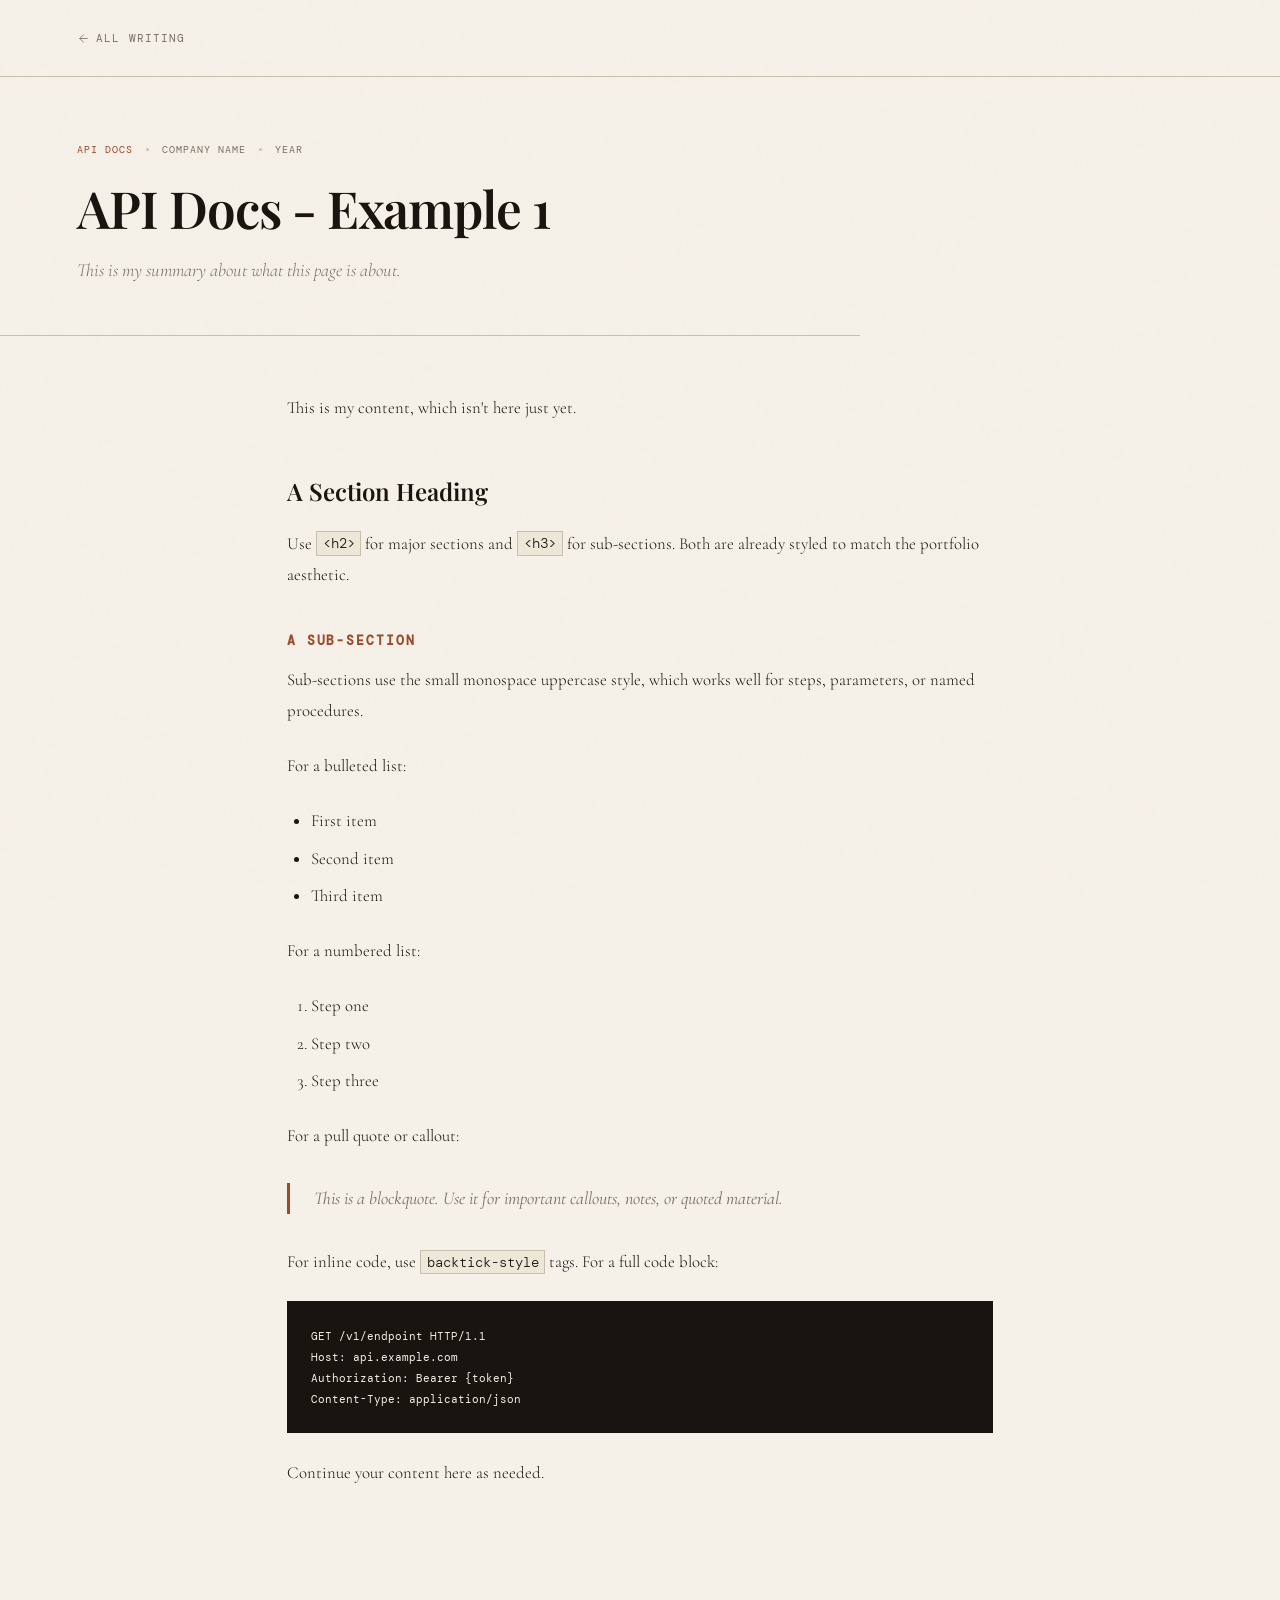
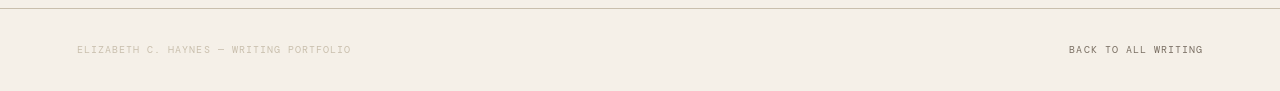
==== api-docs/example1.html @ 1796cfc1 "Update example1.html" ====
<!DOCTYPE html>
<html lang="en">
<head>
  <meta charset="UTF-8" />
  <meta name="viewport" content="width=device-width, initial-scale=1.0" />
  <title>Example API Docs</title>
  <link rel="preconnect" href="https://fonts.googleapis.com" />
  <link rel="preconnect" href="https://fonts.gstatic.com" crossorigin />
  <link href="https://fonts.googleapis.com/css2?family=Playfair+Display:ital,wght@0,400;0,600;1,400;1,600&family=Cormorant+Garamond:ital,wght@0,300;0,400;1,300;1,400&family=DM+Mono:wght@300;400&display=swap" rel="stylesheet" />
  <!-- NOTE: adjust the path below depending on which subfolder this file lives in -->
  <!-- From api-docs/, end-user-docs/, marcom/, or sops/ → use ../css/styles.css  -->
  <link rel="stylesheet" href="../css/styles.css" />
</head>
<body>

<!-- ── Back navigation ── -->
<nav class="piece-nav">
  <a class="back-link" href="../index.html">
    <svg viewBox="0 0 24 24"><line x1="19" y1="12" x2="5" y2="12"/><polyline points="12 19 5 12 12 5"/></svg>
    All writing
  </a>
</nav>

<!-- ── Piece header ── -->
<div class="piece-header">
  <div class="card-meta">
    <!-- Update category, company, and year -->
    <span class="card-tag">API Docs</span>
    <span class="dot"></span>
    <span>Company Name</span>
    <span class="dot"></span>
    <span>Year</span>
  </div>
  <!-- Update title -->
  <h1>API Docs - Example 1</h1>
  <!-- Optional: a one-sentence intro or subtitle -->
  <p class="lede">This is my summary about what this page is about.</p>
</div>

<!-- ── Piece body ── -->
<main class="piece-body">

  <!-- Paste or write your content below. -->
  <!-- Available elements: p, h2, h3, ul, ol, blockquote, code, pre>code -->

  <p>This is my content, which isn't here just yet.</p>

  <h2>A Section Heading</h2>

  <p>Use <code>&lt;h2&gt;</code> for major sections and <code>&lt;h3&gt;</code> for sub-sections. Both are already styled to match the portfolio aesthetic.</p>

  <h3>A Sub-section</h3>

  <p>Sub-sections use the small monospace uppercase style, which works well for steps, parameters, or named procedures.</p>

  <p>For a bulleted list:</p>
  <ul>
    <li>First item</li>
    <li>Second item</li>
    <li>Third item</li>
  </ul>

  <p>For a numbered list:</p>
  <ol>
    <li>Step one</li>
    <li>Step two</li>
    <li>Step three</li>
  </ol>

  <p>For a pull quote or callout:</p>
  <blockquote>
    This is a blockquote. Use it for important callouts, notes, or quoted material.
  </blockquote>

  <p>For inline code, use <code>backtick-style</code> tags. For a full code block:</p>

  <pre><code>GET /v1/endpoint HTTP/1.1
Host: api.example.com
Authorization: Bearer {token}
Content-Type: application/json</code></pre>

  <p>Continue your content here as needed.</p>

</main>

<footer>
  <p>Elizabeth C. Haynes &mdash; Writing Portfolio</p>
  <p>
    <a href="../index.html">Back to all writing</a>
  </p>
</footer>

</body>
</html>
---- css/styles.css ----
*, *::before, *::after { box-sizing: border-box; margin: 0; padding: 0; }

:root {
  --ink: #1a1410;
  --paper: #f5f0e8;
  --cream: #ede7d8;
  --rust: #9b4a2b;
  --gold: #c8973a;
  --muted: #7a6f63;
  --rule: #c9bfad;
}

html { scroll-behavior: smooth; }

body {
  background: var(--paper);
  color: var(--ink);
  font-family: 'Cormorant Garamond', Georgia, serif;
  font-size: 18px;
  line-height: 1.7;
  overflow-x: hidden;
}

/* ── Grain overlay ── */
body::before {
  content: '';
  position: fixed;
  inset: 0;
  background-image: url("data:image/svg+xml,%3Csvg viewBox='0 0 512 512' xmlns='http://www.w3.org/2000/svg'%3E%3Cfilter id='noise'%3E%3CfeTurbulence type='fractalNoise' baseFrequency='0.75' numOctaves='4' stitchTiles='stitch'/%3E%3C/filter%3E%3Crect width='100%25' height='100%25' filter='url(%23noise)' opacity='0.04'/%3E%3C/svg%3E");
  pointer-events: none;
  z-index: 1000;
  opacity: 0.4;
}

/* ── Header ── */
header {
  padding: 4rem 6vw 3rem;
  border-bottom: 1px solid var(--rule);
  display: grid;
  grid-template-columns: 1fr auto;
  align-items: end;
  gap: 2rem;
  animation: fadeUp 0.9s ease both;
}

.header-left h1 {
  font-family: 'Playfair Display', Georgia, serif;
  font-size: clamp(2.4rem, 5vw, 4.2rem);
  font-weight: 600;
  letter-spacing: -0.02em;
  line-height: 1.1;
  color: var(--ink);
}

.header-left h1 em {
  font-style: italic;
  color: var(--rust);
}

.header-left .tagline {
  margin-top: 0.6rem;
  font-size: 1rem;
  font-weight: 300;
  letter-spacing: 0.12em;
  text-transform: uppercase;
  color: var(--muted);
  font-family: 'DM Mono', monospace;
}

.header-right {
  text-align: right;
}

.header-right a {
  display: block;
  font-family: 'DM Mono', monospace;
  font-size: 0.72rem;
  letter-spacing: 0.08em;
  text-transform: uppercase;
  color: var(--muted);
  text-decoration: none;
  transition: color 0.2s;
  margin-bottom: 0.3rem;
}

.header-right a:hover { color: var(--rust); }

/* ── Decorative rule ── */
.ornament {
  text-align: center;
  padding: 1.2rem 0;
  color: var(--rule);
  font-size: 1.1rem;
  letter-spacing: 0.5em;
  animation: fadeUp 1s 0.15s ease both;
}

/* ── Filter bar ── */
.filter-bar {
  padding: 1.4rem 6vw;
  border-bottom: 1px solid var(--rule);
  display: flex;
  gap: 0.6rem;
  flex-wrap: wrap;
  animation: fadeUp 1s 0.25s ease both;
}

.filter-btn {
  background: none;
  border: 1px solid var(--rule);
  padding: 0.3rem 0.9rem;
  font-family: 'DM Mono', monospace;
  font-size: 0.68rem;
  letter-spacing: 0.1em;
  text-transform: uppercase;
  color: var(--muted);
  cursor: pointer;
  transition: all 0.2s;
  border-radius: 0;
}

.filter-btn:hover,
.filter-btn.active {
  background: var(--ink);
  border-color: var(--ink);
  color: var(--paper);
}

/* ── Main layout ── */
main {
  padding: 3rem 6vw 6rem;
  max-width: 1300px;
  margin: 0 auto;
}

/* ── Section heading ── */
.section-label {
  font-family: 'DM Mono', monospace;
  font-size: 0.68rem;
  letter-spacing: 0.18em;
  text-transform: uppercase;
  color: var(--muted);
  margin-bottom: 2rem;
  padding-bottom: 0.7rem;
  border-bottom: 1px solid var(--rule);
}

/* ── Articles grid ── */
.articles-grid {
  display: grid;
  grid-template-columns: repeat(auto-fill, minmax(300px, 1fr));
  gap: 0;
}

/* ── Article card ── */
.article-card {
  padding: 2.2rem 2rem 2rem;
  border-right: 1px solid var(--rule);
  border-bottom: 1px solid var(--rule);
  transition: background 0.25s;
  animation: fadeUp 0.7s ease both;
  display: flex;
  flex-direction: column;
}

.article-card:nth-child(1) { animation-delay: 0.1s; }
.article-card:nth-child(2) { animation-delay: 0.18s; }
.article-card:nth-child(3) { animation-delay: 0.26s; }
.article-card:nth-child(4) { animation-delay: 0.34s; }
.article-card:nth-child(5) { animation-delay: 0.42s; }
.article-card:nth-child(6) { animation-delay: 0.50s; }

.article-card:hover { background: var(--cream); }

.card-meta {
  font-family: 'DM Mono', monospace;
  font-size: 0.65rem;
  letter-spacing: 0.1em;
  text-transform: uppercase;
  color: var(--muted);
  margin-bottom: 0.9rem;
  display: flex;
  gap: 0.8rem;
  align-items: center;
}

.card-meta .dot {
  width: 3px;
  height: 3px;
  border-radius: 50%;
  background: var(--rule);
  flex-shrink: 0;
}

.card-tag { color: var(--rust); }

.card-title {
  font-family: 'Playfair Display', Georgia, serif;
  font-size: 1.22rem;
  font-weight: 600;
  line-height: 1.3;
  color: var(--ink);
  margin-bottom: 0.8rem;
}

.card-excerpt {
  font-size: 0.95rem;
  font-weight: 300;
  color: var(--muted);
  line-height: 1.65;
  flex-grow: 1;
}

.card-link {
  margin-top: 1.4rem;
  display: inline-flex;
  align-items: center;
  gap: 0.5rem;
  font-family: 'DM Mono', monospace;
  font-size: 0.68rem;
  letter-spacing: 0.12em;
  text-transform: uppercase;
  color: var(--rust);
  text-decoration: none;
  transition: gap 0.2s;
}

.card-link:hover { gap: 0.85rem; }

.card-link svg {
  width: 14px;
  height: 14px;
  stroke: currentColor;
  fill: none;
  stroke-width: 1.5;
  stroke-linecap: round;
  stroke-linejoin: round;
  flex-shrink: 0;
}

/* ── Featured article (spans 2 cols) ── */
.article-card.featured {
  grid-column: span 2;
  background: var(--cream);
  display: grid;
  grid-template-columns: 1fr 1fr;
  gap: 2rem;
  padding: 3rem;
  border-left: 3px solid var(--rust);
}

.article-card.featured .card-title {
  font-size: 1.7rem;
  grid-column: 1;
}

.article-card.featured .card-excerpt {
  font-size: 1rem;
  grid-column: 2;
  align-self: center;
}

.article-card.featured .card-meta { grid-column: 1 / -1; }
.article-card.featured .card-link { grid-column: 1; }

/* ── About strip ── */
.about-strip {
  margin-top: 5rem;
  padding: 3rem;
  border: 1px solid var(--rule);
}

.about-text p {
  font-size: 1rem;
  font-weight: 300;
  color: var(--muted);
}

.about-text p + p { margin-top: 0.8rem; }

.about-text a {
  color: var(--rust);
  text-decoration: none;
}

.about-text a:hover { text-decoration: underline; }

/* ── Footer ── */
footer {
  padding: 2rem 6vw;
  border-top: 1px solid var(--rule);
  display: flex;
  justify-content: space-between;
  align-items: center;
  flex-wrap: wrap;
  gap: 1rem;
}

footer p {
  font-family: 'DM Mono', monospace;
  font-size: 0.65rem;
  letter-spacing: 0.1em;
  text-transform: uppercase;
  color: var(--rule);
}

footer a {
  color: var(--muted);
  text-decoration: none;
  transition: color 0.2s;
}

footer a:hover { color: var(--rust); }

/* ── Animations ── */
@keyframes fadeUp {
  from { opacity: 0; transform: translateY(18px); }
  to   { opacity: 1; transform: translateY(0); }
}

/* ── Hidden cards (filtering) ── */
.article-card.hidden { display: none; }

/* ── Piece page styles ── */
.piece-nav {
  padding: 1.8rem 6vw;
  border-bottom: 1px solid var(--rule);
  display: flex;
  align-items: center;
  gap: 1rem;
}

.back-link {
  font-family: 'DM Mono', monospace;
  font-size: 0.68rem;
  letter-spacing: 0.1em;
  text-transform: uppercase;
  color: var(--muted);
  text-decoration: none;
  display: inline-flex;
  align-items: center;
  gap: 0.4rem;
  transition: color 0.2s;
}

.back-link:hover { color: var(--rust); }

.back-link svg {
  width: 13px;
  height: 13px;
  stroke: currentColor;
  fill: none;
  stroke-width: 1.5;
  stroke-linecap: round;
  stroke-linejoin: round;
}

.piece-header {
  padding: 4rem 6vw 3rem;
  border-bottom: 1px solid var(--rule);
  max-width: 860px;
  animation: fadeUp 0.8s ease both;
}

.piece-header .card-meta { margin-bottom: 1.2rem; }

.piece-header h1 {
  font-family: 'Playfair Display', Georgia, serif;
  font-size: clamp(2rem, 4vw, 3.2rem);
  font-weight: 600;
  line-height: 1.2;
  letter-spacing: -0.02em;
  color: var(--ink);
  margin-bottom: 1rem;
}

.piece-header .lede {
  font-size: 1.15rem;
  font-weight: 300;
  font-style: italic;
  color: var(--muted);
  max-width: 65ch;
}

.piece-body {
  padding: 3.5rem 6vw 6rem;
  max-width: 860px;
  animation: fadeUp 0.9s 0.1s ease both;
}

.piece-body p {
  font-size: 1.05rem;
  font-weight: 300;
  line-height: 1.85;
  color: var(--ink);
  margin-bottom: 1.5rem;
}

.piece-body h2 {
  font-family: 'Playfair Display', Georgia, serif;
  font-size: 1.5rem;
  font-weight: 600;
  color: var(--ink);
  margin: 3rem 0 1rem;
}

.piece-body h3 {
  font-family: 'DM Mono', monospace;
  font-size: 0.8rem;
  letter-spacing: 0.15em;
  text-transform: uppercase;
  color: var(--rust);
  margin: 2.5rem 0 0.8rem;
}

.piece-body code {
  font-family: 'DM Mono', monospace;
  font-size: 0.85em;
  background: var(--cream);
  padding: 0.15em 0.4em;
  border: 1px solid var(--rule);
}

.piece-body pre {
  background: var(--ink);
  color: var(--paper);
  padding: 1.5rem;
  overflow-x: auto;
  margin: 1.5rem 0;
  font-family: 'DM Mono', monospace;
  font-size: 0.82rem;
  line-height: 1.6;
}

.piece-body pre code {
  background: none;
  border: none;
  padding: 0;
  color: inherit;
}

.piece-body ul, .piece-body ol {
  padding-left: 1.5rem;
  margin-bottom: 1.5rem;
}

.piece-body li {
  font-size: 1.05rem;
  font-weight: 300;
  line-height: 1.85;
  margin-bottom: 0.4rem;
}

.piece-body blockquote {
  border-left: 3px solid var(--rust);
  padding-left: 1.5rem;
  margin: 2rem 0;
  font-style: italic;
  color: var(--muted);
}

.piece-body a {
  color: var(--rust);
  text-decoration: underline;
  text-underline-offset: 3px;
}

/* ── Responsive ── */
@media (max-width: 700px) {
  header { grid-template-columns: 1fr; }
  .header-right { text-align: left; display: flex; gap: 1rem; }
  .article-card.featured {
    grid-column: span 1;
    grid-template-columns: 1fr;
  }
  .article-card.featured .card-title,
  .article-card.featured .card-excerpt,
  .article-card.featured .card-link { grid-column: 1; }
}
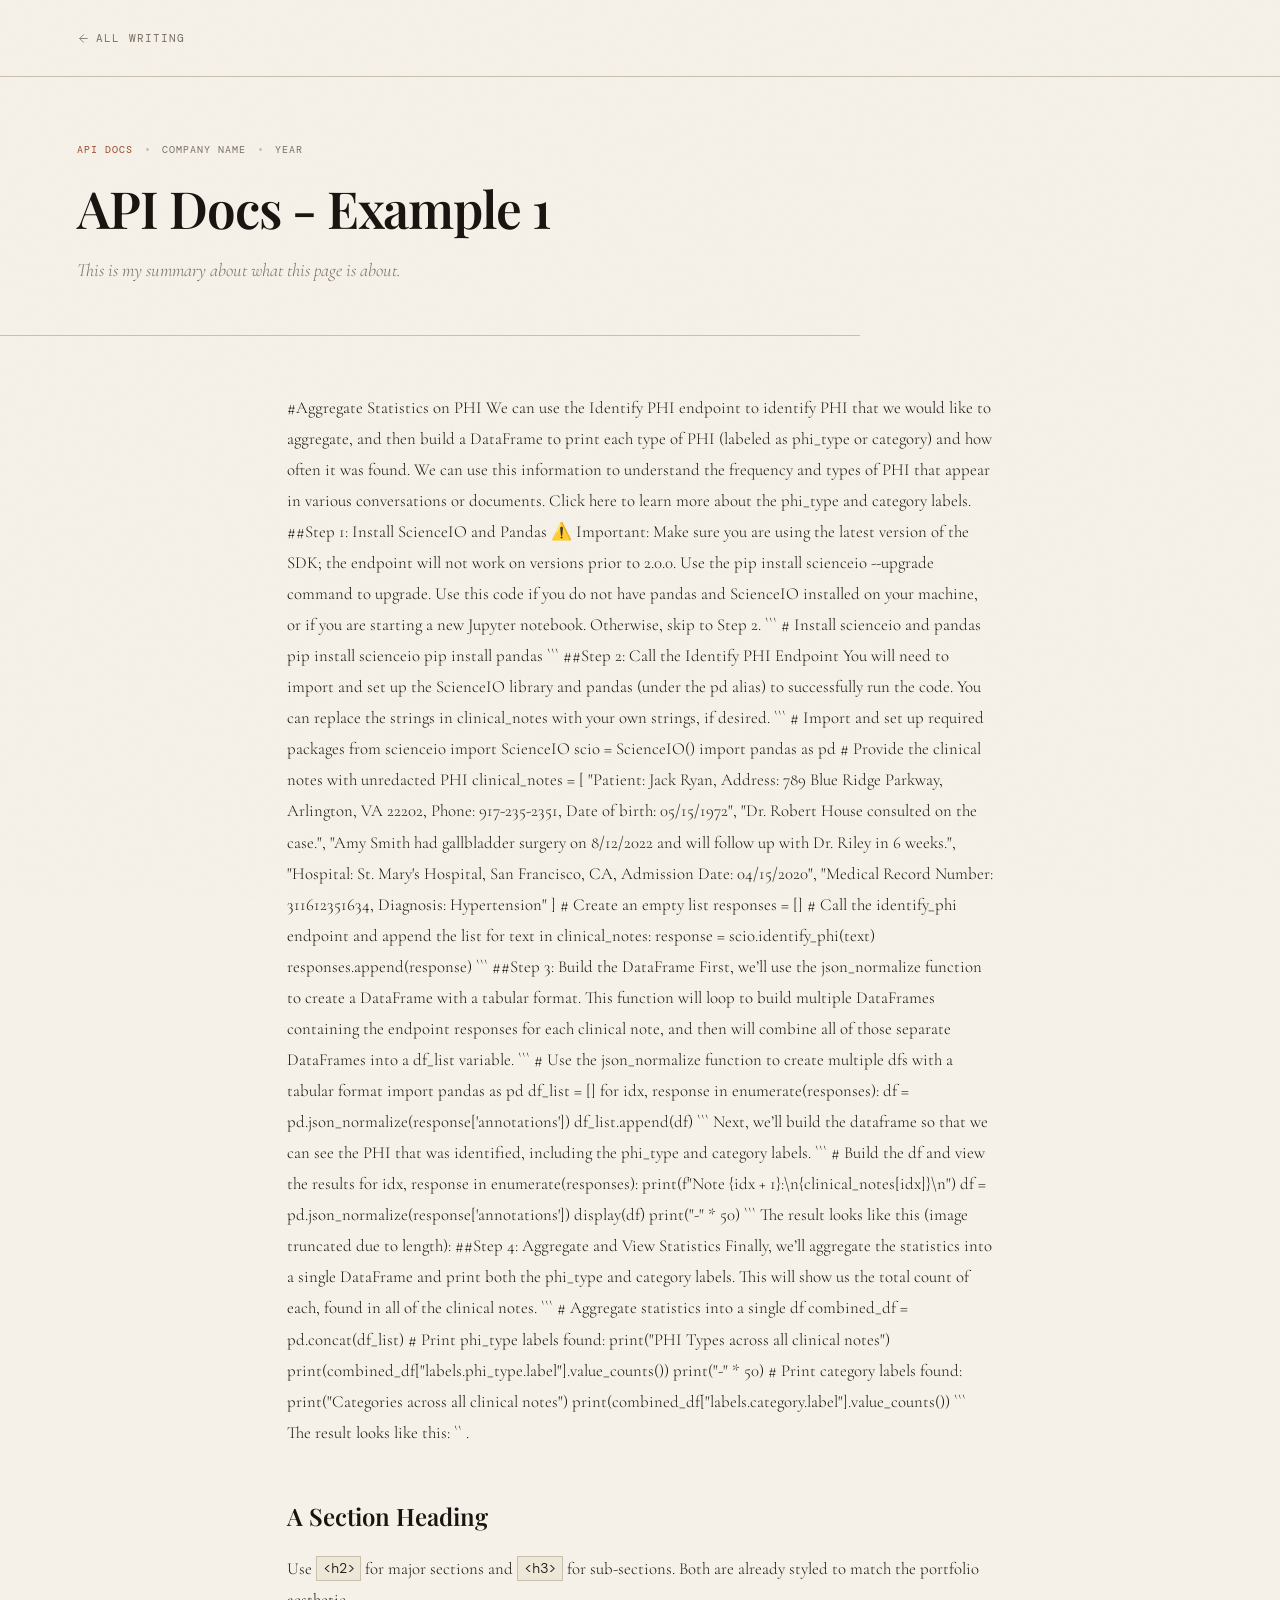
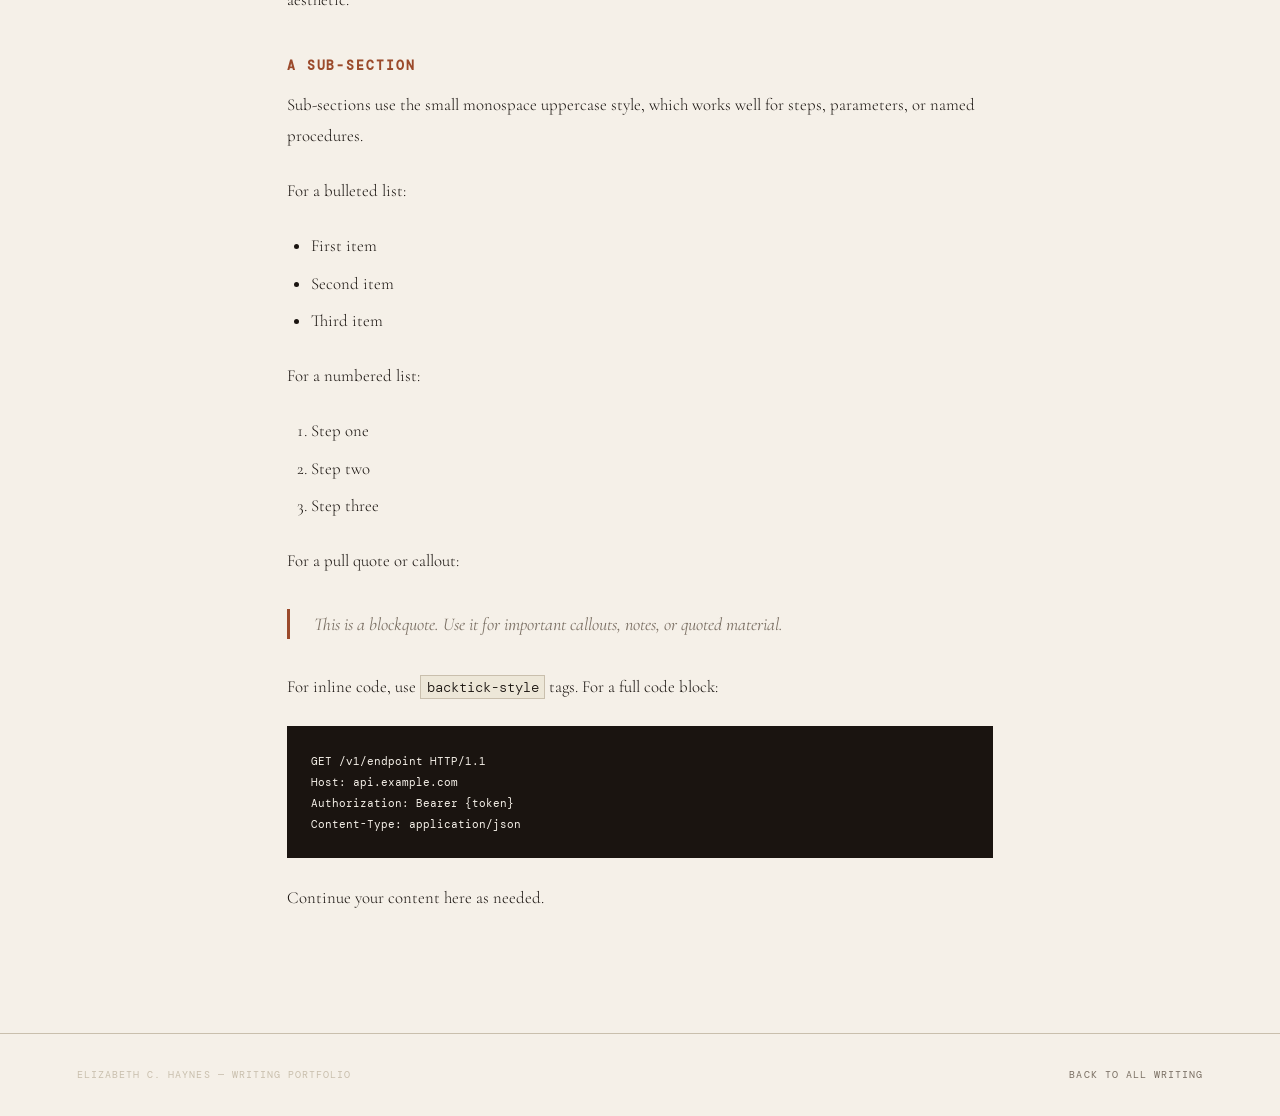
==== commit c7fc64cd: "Update example1.html" ====
--- a/api-docs/example1.html
+++ b/api-docs/example1.html
@@ -43,7 +43,87 @@
   <!-- Paste or write your content below. -->
   <!-- Available elements: p, h2, h3, ul, ol, blockquote, code, pre>code -->
 
-  <p>This is my content, which isn't here just yet.</p>
+  <p>#Aggregate Statistics on PHI
+We can use the Identify PHI endpoint to identify PHI that we would like to aggregate, and then build a DataFrame to print each type of PHI (labeled as phi_type or category) and how often it was found. We can use this information to understand the frequency and types of PHI that appear in various conversations or documents.
+Click here to learn more about the phi_type and category labels.
+
+##Step 1: Install ScienceIO and Pandas
+⚠️  Important: Make sure you are using the latest version of the SDK; the endpoint will not work on versions prior to 2.0.0. Use the pip install scienceio --upgrade command to upgrade.
+Use this code if you do not have pandas and ScienceIO installed on your machine, or if you are starting a new Jupyter notebook. Otherwise, skip to Step 2.
+```
+# Install scienceio and pandas
+pip install scienceio
+pip install pandas
+```
+
+##Step 2: Call the Identify PHI Endpoint
+You will need to import and set up the ScienceIO library and pandas (under the pd alias) to successfully run the code. You can replace the strings in clinical_notes with your own strings, if desired.
+
+```
+# Import and set up required packages
+from scienceio import ScienceIO
+scio = ScienceIO()
+import pandas as pd
+# Provide the clinical notes with unredacted PHI
+clinical_notes = [
+    "Patient: Jack Ryan, Address: 789 Blue Ridge Parkway, Arlington, VA 22202, Phone: 917-235-2351, Date of birth: 05/15/1972",
+    "Dr. Robert House consulted on the case.",
+    "Amy Smith had gallbladder surgery on 8/12/2022 and will follow up with Dr. Riley in 6 weeks.",
+    "Hospital: St. Mary's Hospital, San Francisco, CA, Admission Date: 04/15/2020",
+    "Medical Record Number: 311612351634, Diagnosis: Hypertension"
+]
+
+# Create an empty list
+responses = []
+
+# Call the identify_phi endpoint and append the list
+for text in clinical_notes:
+    response = scio.identify_phi(text)
+    responses.append(response)
+```
+
+##Step 3: Build the DataFrame
+First, we’ll use the json_normalize function to create a DataFrame with a tabular format. This function will loop to build multiple DataFrames containing the endpoint responses for each clinical note, and then will combine all of those separate DataFrames into a df_list variable.
+```
+# Use the json_normalize function to create multiple dfs with a tabular format
+import pandas as pd
+df_list = []
+for idx, response in enumerate(responses):
+    df = pd.json_normalize(response['annotations'])
+    df_list.append(df)
+```
+
+Next, we’ll build the dataframe so that we can see the PHI that was identified, including the phi_type and category labels.
+```
+# Build the df and view the results
+for idx, response in enumerate(responses):
+  print(f"Note {idx + 1}:\n{clinical_notes[idx]}\n")
+  df = pd.json_normalize(response['annotations'])
+  display(df)
+  print("-" * 50)
+```
+
+The result looks like this (image truncated due to length):
+<ADD IMAGE>
+ 
+##Step 4: Aggregate and View Statistics
+Finally, we’ll aggregate the statistics into a single DataFrame and print both the phi_type and category labels. This will show us the total count of each, found in all of the clinical notes.
+
+```
+# Aggregate statistics into a single df
+combined_df = pd.concat(df_list)
+
+# Print phi_type labels found:
+print("PHI Types across all clinical notes")
+print(combined_df["labels.phi_type.label"].value_counts())
+print("-" * 50)
+
+# Print category labels found:
+print("Categories across all clinical notes")
+print(combined_df["labels.category.label"].value_counts())
+```
+The result looks like this:
+`` .</p>
 
   <h2>A Section Heading</h2>
 
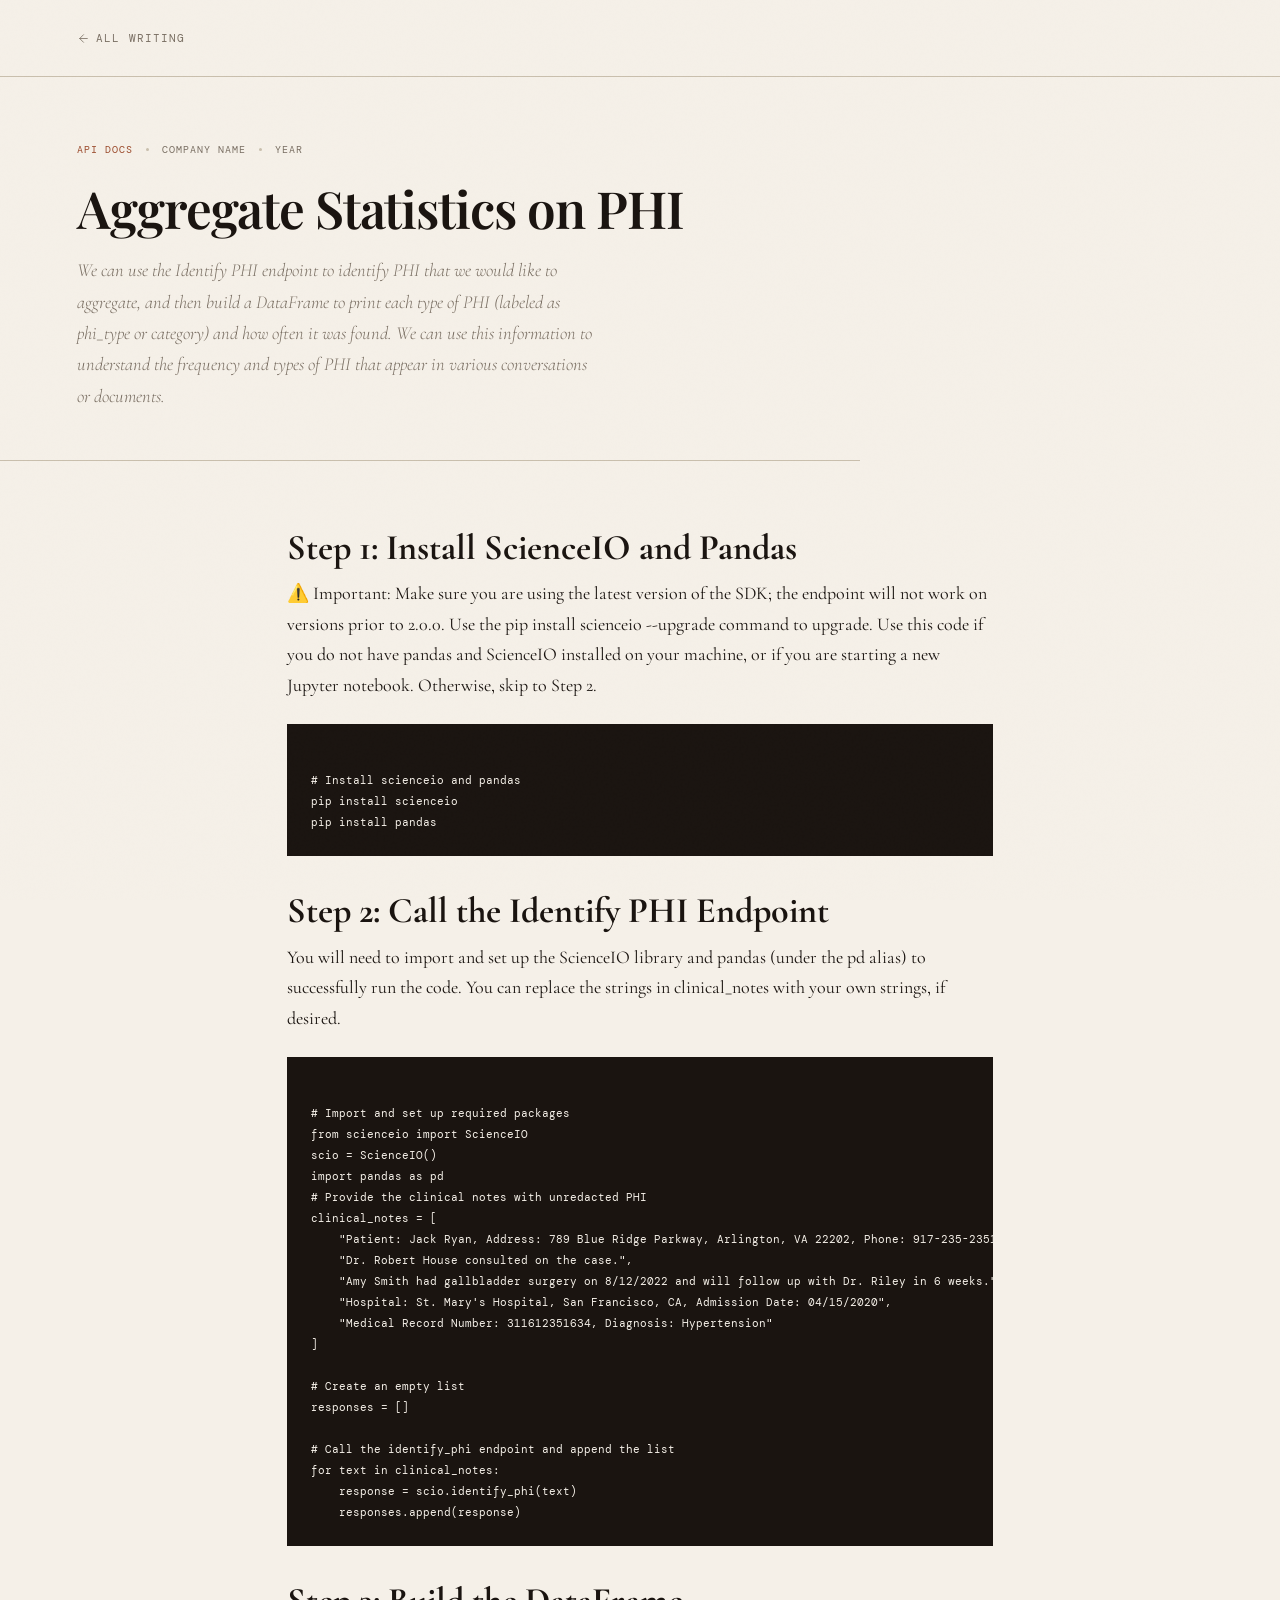
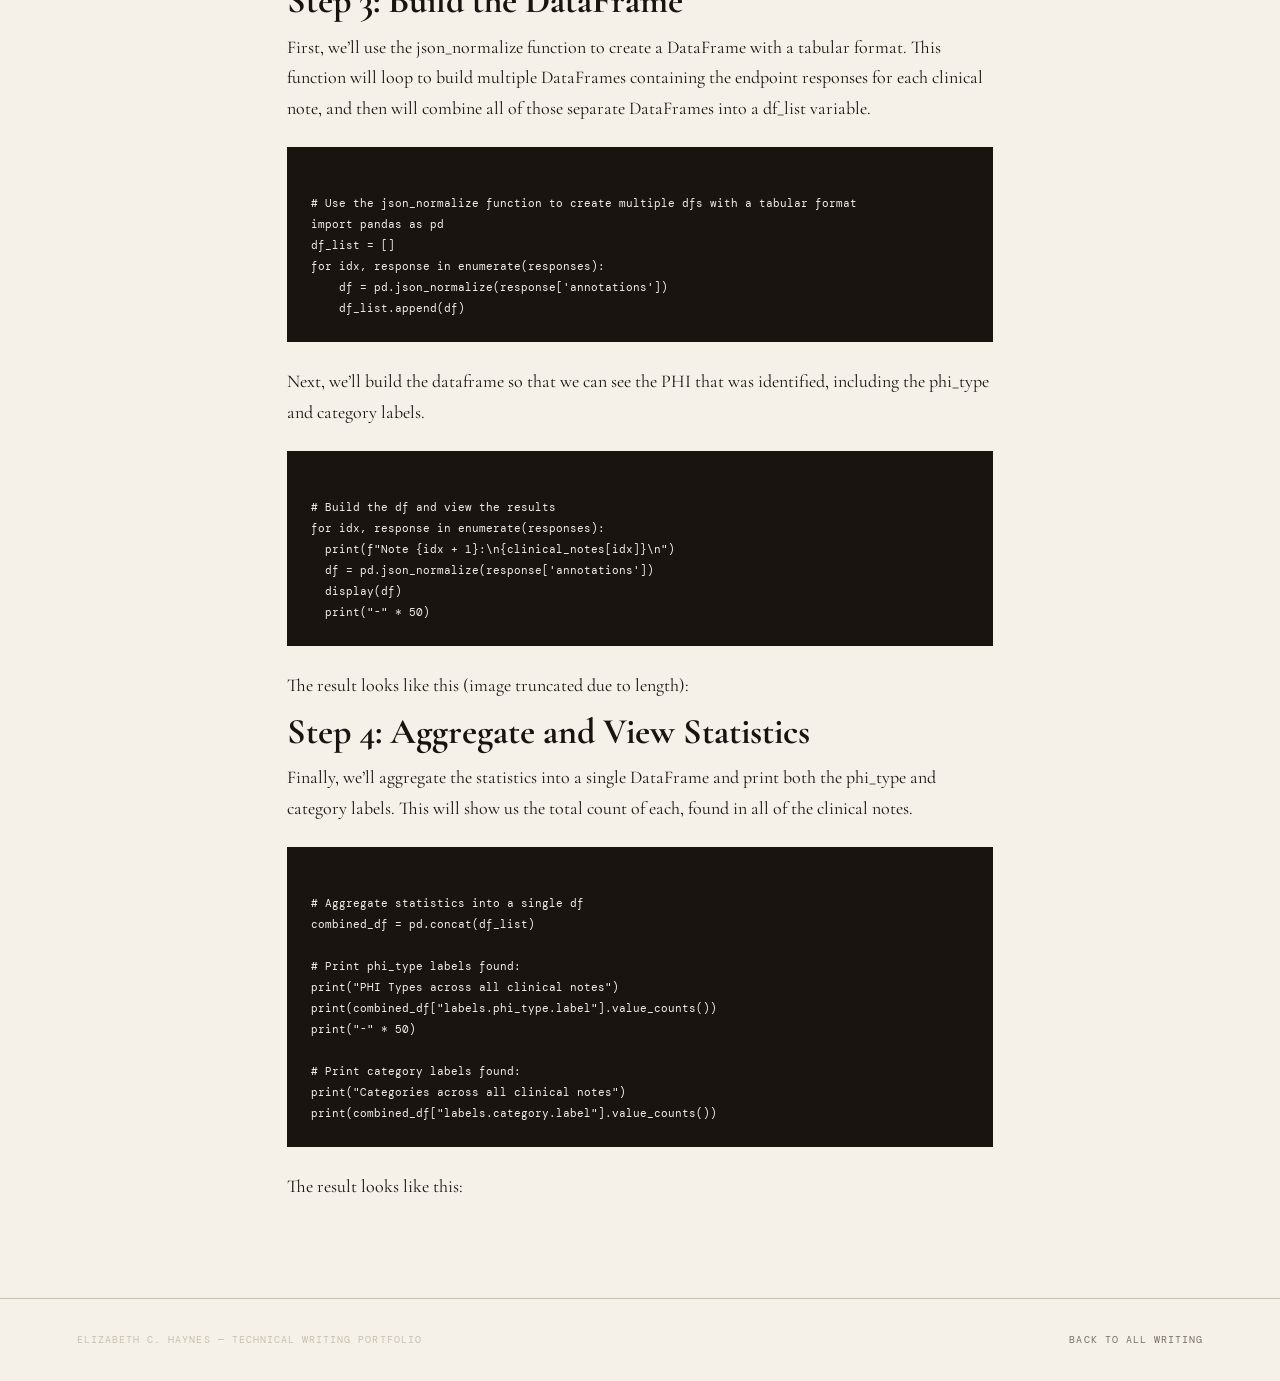
==== commit 5d531bdc: "Update example1.html" ====
--- a/api-docs/example1.html
+++ b/api-docs/example1.html
@@ -3,7 +3,7 @@
 <head>
   <meta charset="UTF-8" />
   <meta name="viewport" content="width=device-width, initial-scale=1.0" />
-  <title>Example API Docs</title>
+  <title>Aggregate Statistics on PHI</title>
   <link rel="preconnect" href="https://fonts.googleapis.com" />
   <link rel="preconnect" href="https://fonts.gstatic.com" crossorigin />
   <link href="https://fonts.googleapis.com/css2?family=Playfair+Display:ital,wght@0,400;0,600;1,400;1,600&family=Cormorant+Garamond:ital,wght@0,300;0,400;1,300;1,400&family=DM+Mono:wght@300;400&display=swap" rel="stylesheet" />
@@ -32,9 +32,9 @@
     <span>Year</span>
   </div>
   <!-- Update title -->
-  <h1>API Docs - Example 1</h1>
+  <h1>Aggregate Statistics on PHI</h1>
   <!-- Optional: a one-sentence intro or subtitle -->
-  <p class="lede">This is my summary about what this page is about.</p>
+  <p class="lede">We can use the Identify PHI endpoint to identify PHI that we would like to aggregate, and then build a DataFrame to print each type of PHI (labeled as phi_type or category) and how often it was found. We can use this information to understand the frequency and types of PHI that appear in various conversations or documents.</p>
 </div>
 
 <!-- ── Piece body ── -->
@@ -43,23 +43,20 @@
   <!-- Paste or write your content below. -->
   <!-- Available elements: p, h2, h3, ul, ol, blockquote, code, pre>code -->
 
-  <p>#Aggregate Statistics on PHI
-We can use the Identify PHI endpoint to identify PHI that we would like to aggregate, and then build a DataFrame to print each type of PHI (labeled as phi_type or category) and how often it was found. We can use this information to understand the frequency and types of PHI that appear in various conversations or documents.
-Click here to learn more about the phi_type and category labels.
-
-##Step 1: Install ScienceIO and Pandas
+<h1>Step 1: Install ScienceIO and Pandas</h1>
 ⚠️  Important: Make sure you are using the latest version of the SDK; the endpoint will not work on versions prior to 2.0.0. Use the pip install scienceio --upgrade command to upgrade.
 Use this code if you do not have pandas and ScienceIO installed on your machine, or if you are starting a new Jupyter notebook. Otherwise, skip to Step 2.
-```
+
+<pre><code>
 # Install scienceio and pandas
 pip install scienceio
 pip install pandas
-```
+</code></pre>
 
-##Step 2: Call the Identify PHI Endpoint
+<h1>Step 2: Call the Identify PHI Endpoint</h1>
 You will need to import and set up the ScienceIO library and pandas (under the pd alias) to successfully run the code. You can replace the strings in clinical_notes with your own strings, if desired.
 
-```
+<pre><code>
 # Import and set up required packages
 from scienceio import ScienceIO
 scio = ScienceIO()
@@ -80,36 +77,37 @@
 for text in clinical_notes:
     response = scio.identify_phi(text)
     responses.append(response)
-```
+</code></pre>
 
-##Step 3: Build the DataFrame
+<h1>Step 3: Build the DataFrame</h1>
 First, we’ll use the json_normalize function to create a DataFrame with a tabular format. This function will loop to build multiple DataFrames containing the endpoint responses for each clinical note, and then will combine all of those separate DataFrames into a df_list variable.
-```
+
+<pre><code> 
 # Use the json_normalize function to create multiple dfs with a tabular format
 import pandas as pd
 df_list = []
 for idx, response in enumerate(responses):
     df = pd.json_normalize(response['annotations'])
     df_list.append(df)
-```
+</code></pre>
 
 Next, we’ll build the dataframe so that we can see the PHI that was identified, including the phi_type and category labels.
-```
+<pre><code> 
 # Build the df and view the results
 for idx, response in enumerate(responses):
   print(f"Note {idx + 1}:\n{clinical_notes[idx]}\n")
   df = pd.json_normalize(response['annotations'])
   display(df)
   print("-" * 50)
-```
+</code></pre>
 
 The result looks like this (image truncated due to length):
 <ADD IMAGE>
  
-##Step 4: Aggregate and View Statistics
+<h1>Step 4: Aggregate and View Statistics</h1>
 Finally, we’ll aggregate the statistics into a single DataFrame and print both the phi_type and category labels. This will show us the total count of each, found in all of the clinical notes.
 
-```
+<pre><code>
 # Aggregate statistics into a single df
 combined_df = pd.concat(df_list)
 
@@ -121,50 +119,14 @@
 # Print category labels found:
 print("Categories across all clinical notes")
 print(combined_df["labels.category.label"].value_counts())
-```
+</code></pre>
+
 The result looks like this:
-`` .</p>
-
-  <h2>A Section Heading</h2>
-
-  <p>Use <code>&lt;h2&gt;</code> for major sections and <code>&lt;h3&gt;</code> for sub-sections. Both are already styled to match the portfolio aesthetic.</p>
-
-  <h3>A Sub-section</h3>
-
-  <p>Sub-sections use the small monospace uppercase style, which works well for steps, parameters, or named procedures.</p>
-
-  <p>For a bulleted list:</p>
-  <ul>
-    <li>First item</li>
-    <li>Second item</li>
-    <li>Third item</li>
-  </ul>
-
-  <p>For a numbered list:</p>
-  <ol>
-    <li>Step one</li>
-    <li>Step two</li>
-    <li>Step three</li>
-  </ol>
-
-  <p>For a pull quote or callout:</p>
-  <blockquote>
-    This is a blockquote. Use it for important callouts, notes, or quoted material.
-  </blockquote>
-
-  <p>For inline code, use <code>backtick-style</code> tags. For a full code block:</p>
-
-  <pre><code>GET /v1/endpoint HTTP/1.1
-Host: api.example.com
-Authorization: Bearer {token}
-Content-Type: application/json</code></pre>
-
-  <p>Continue your content here as needed.</p>
-
+<ADD IMAGE>
 </main>
 
 <footer>
-  <p>Elizabeth C. Haynes &mdash; Writing Portfolio</p>
+  <p>Elizabeth C. Haynes &mdash; Technical Writing Portfolio</p>
   <p>
     <a href="../index.html">Back to all writing</a>
   </p>
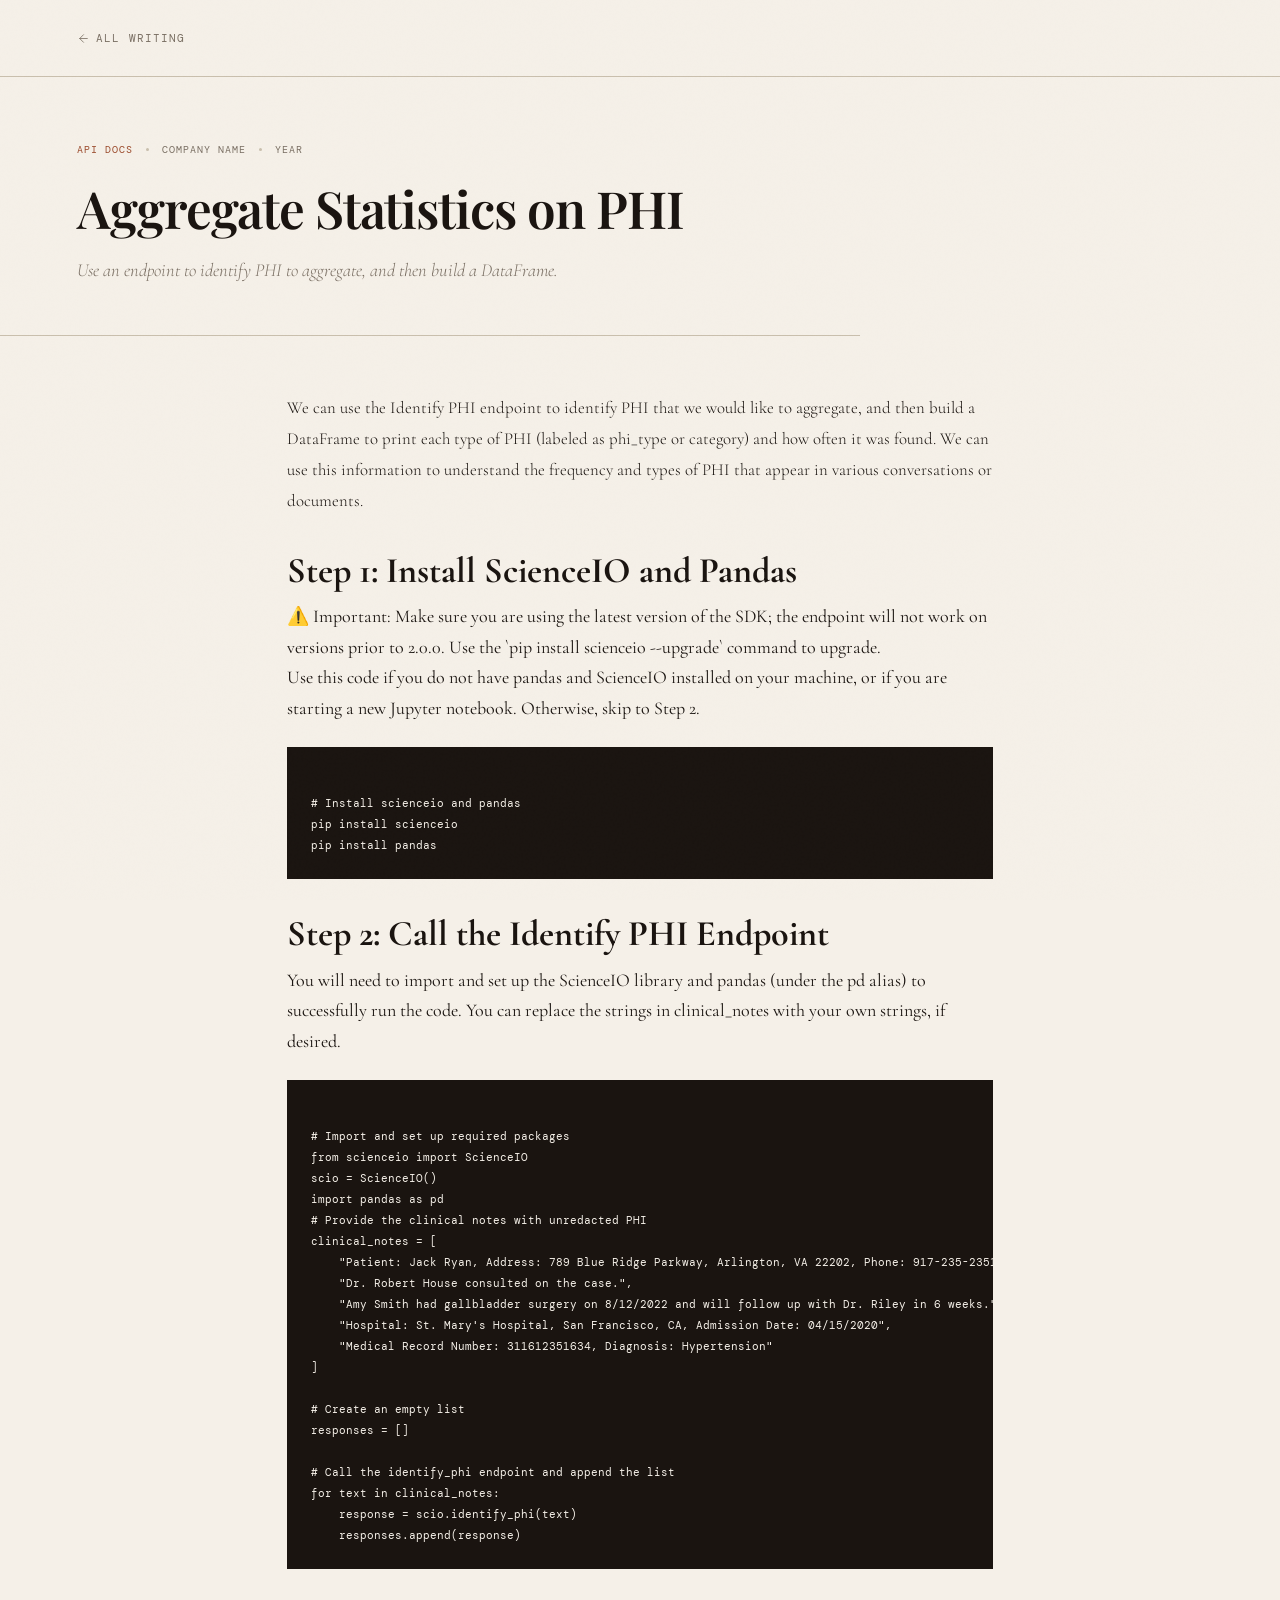
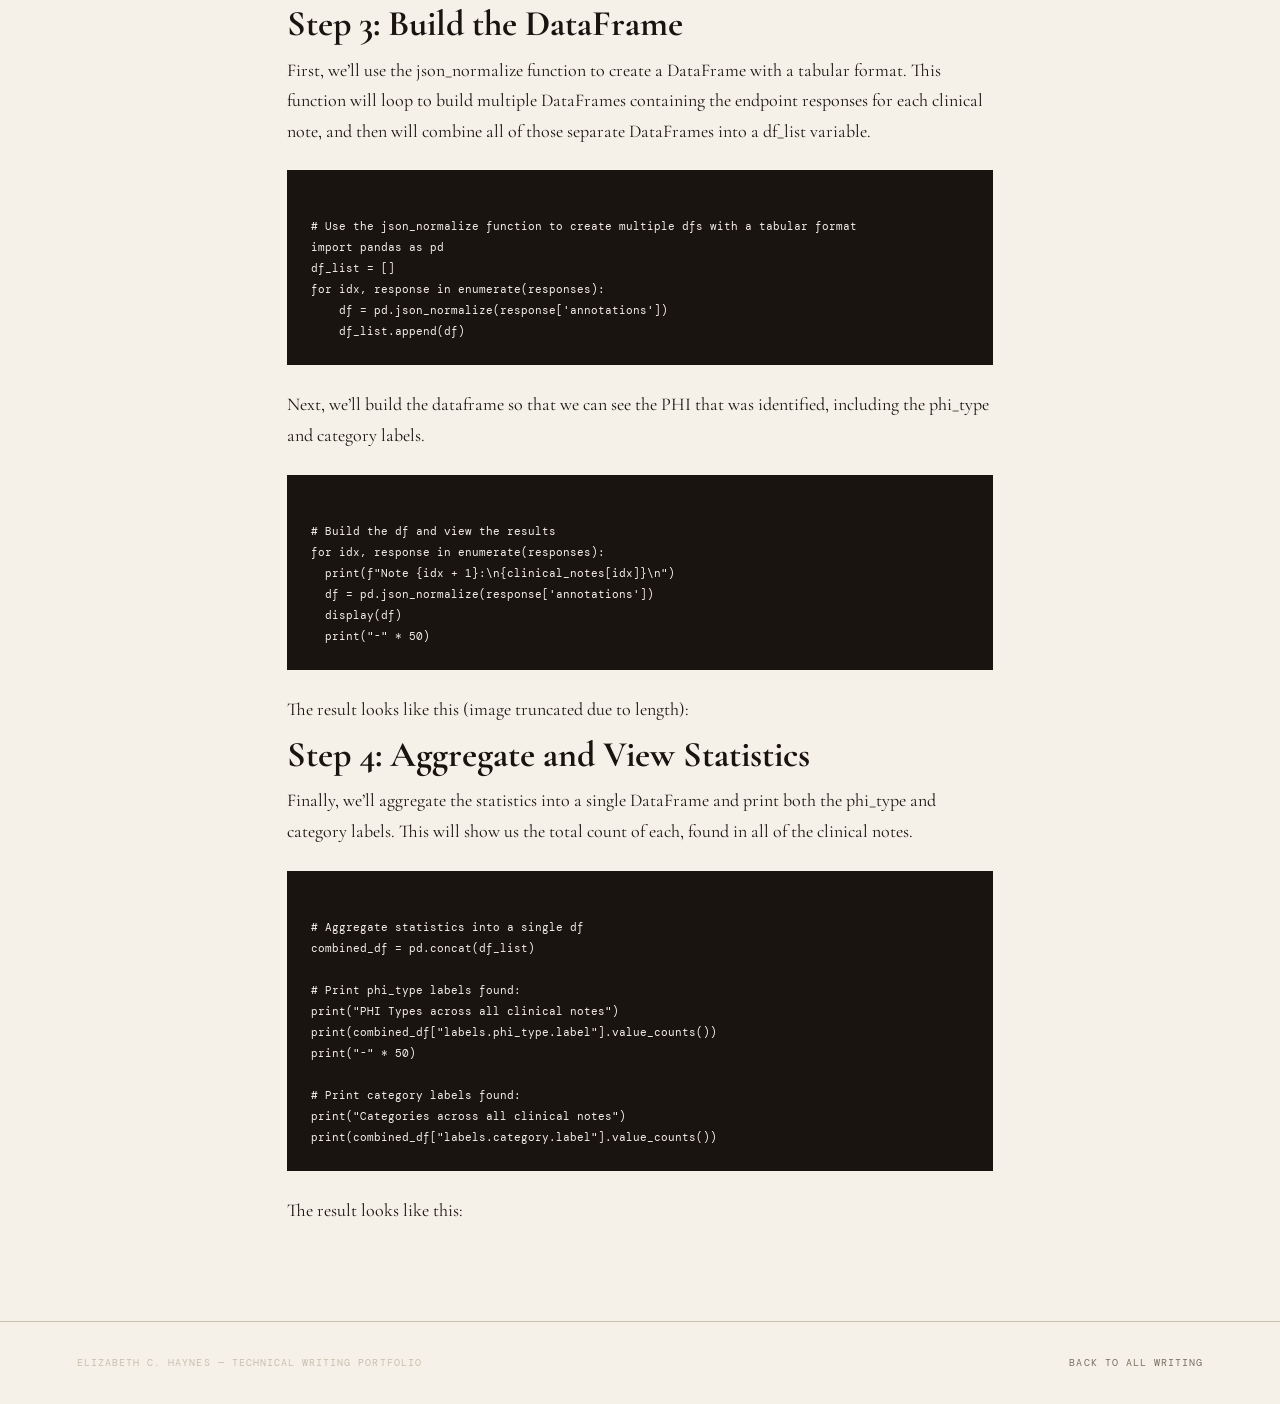
==== commit 83406a7c: "Update example1.html" ====
--- a/api-docs/example1.html
+++ b/api-docs/example1.html
@@ -34,7 +34,7 @@
   <!-- Update title -->
   <h1>Aggregate Statistics on PHI</h1>
   <!-- Optional: a one-sentence intro or subtitle -->
-  <p class="lede">We can use the Identify PHI endpoint to identify PHI that we would like to aggregate, and then build a DataFrame to print each type of PHI (labeled as phi_type or category) and how often it was found. We can use this information to understand the frequency and types of PHI that appear in various conversations or documents.</p>
+  <p class="lede">Use an endpoint to identify PHI to aggregate, and then build a DataFrame.</p>
 </div>
 
 <!-- ── Piece body ── -->
@@ -43,9 +43,12 @@
   <!-- Paste or write your content below. -->
   <!-- Available elements: p, h2, h3, ul, ol, blockquote, code, pre>code -->
 
+<p>We can use the Identify PHI endpoint to identify PHI that we would like to aggregate, and then build a DataFrame to print each type of PHI (labeled as phi_type or category) and how often it was found. We can use this information to understand the frequency and types of PHI that appear in various conversations or documents.
+</p>
+
 <h1>Step 1: Install ScienceIO and Pandas</h1>
-⚠️  Important: Make sure you are using the latest version of the SDK; the endpoint will not work on versions prior to 2.0.0. Use the pip install scienceio --upgrade command to upgrade.
-Use this code if you do not have pandas and ScienceIO installed on your machine, or if you are starting a new Jupyter notebook. Otherwise, skip to Step 2.
+⚠️  Important: Make sure you are using the latest version of the SDK; the endpoint will not work on versions prior to 2.0.0. Use the `pip install scienceio --upgrade` command to upgrade.
+<br>Use this code if you do not have pandas and ScienceIO installed on your machine, or if you are starting a new Jupyter notebook. Otherwise, skip to Step 2.
 
 <pre><code>
 # Install scienceio and pandas
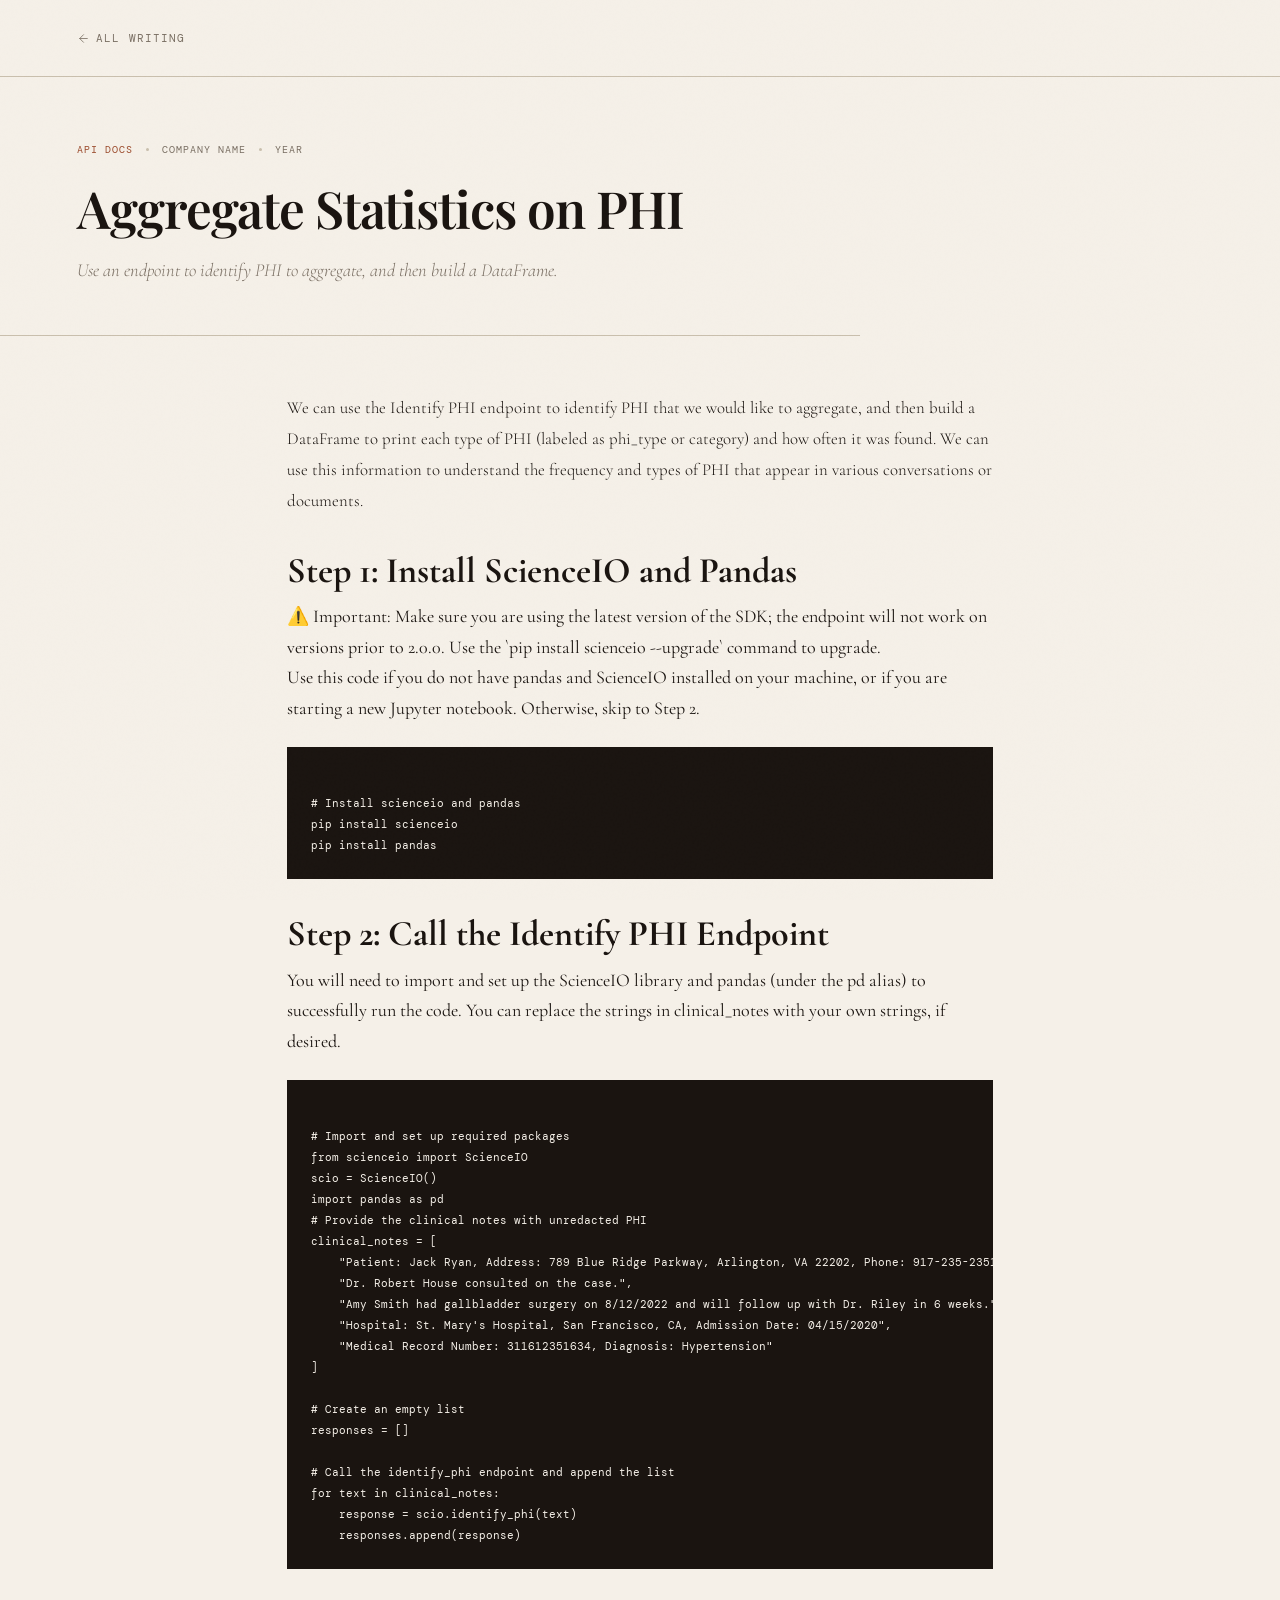
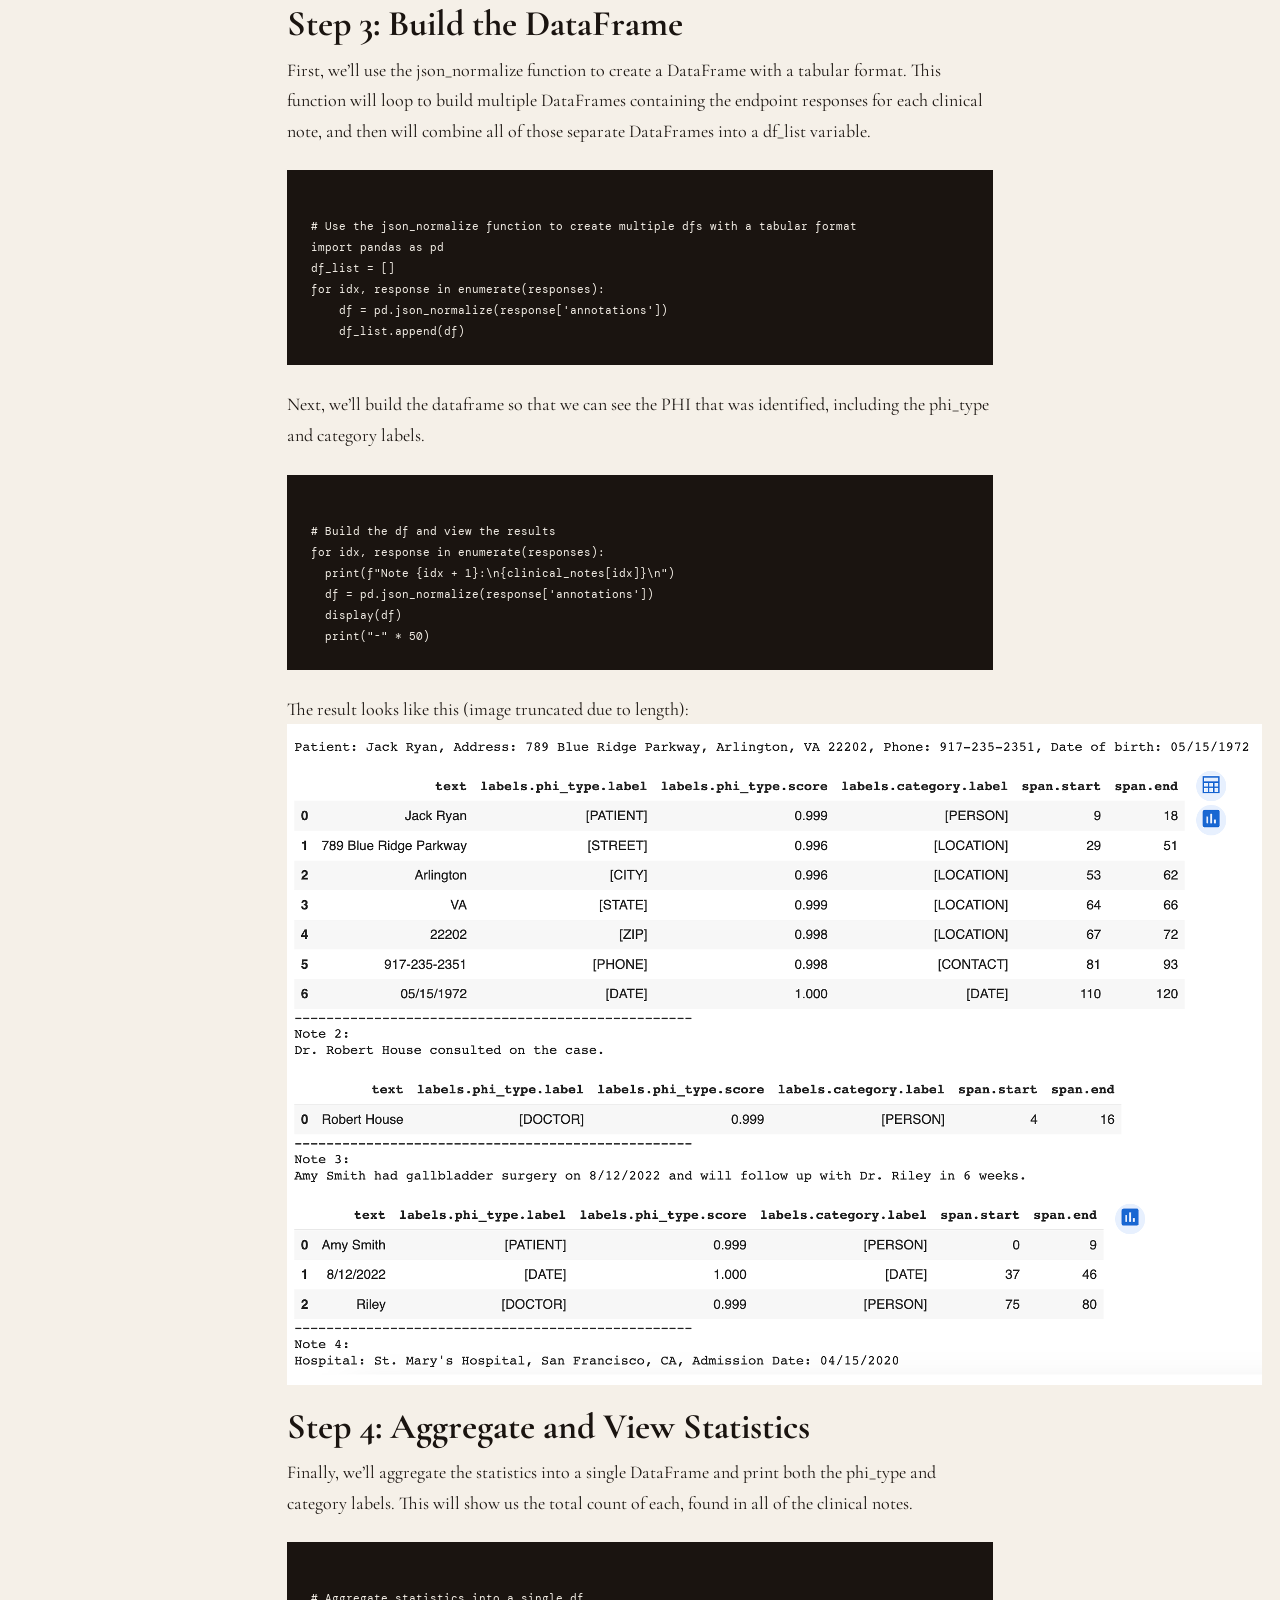
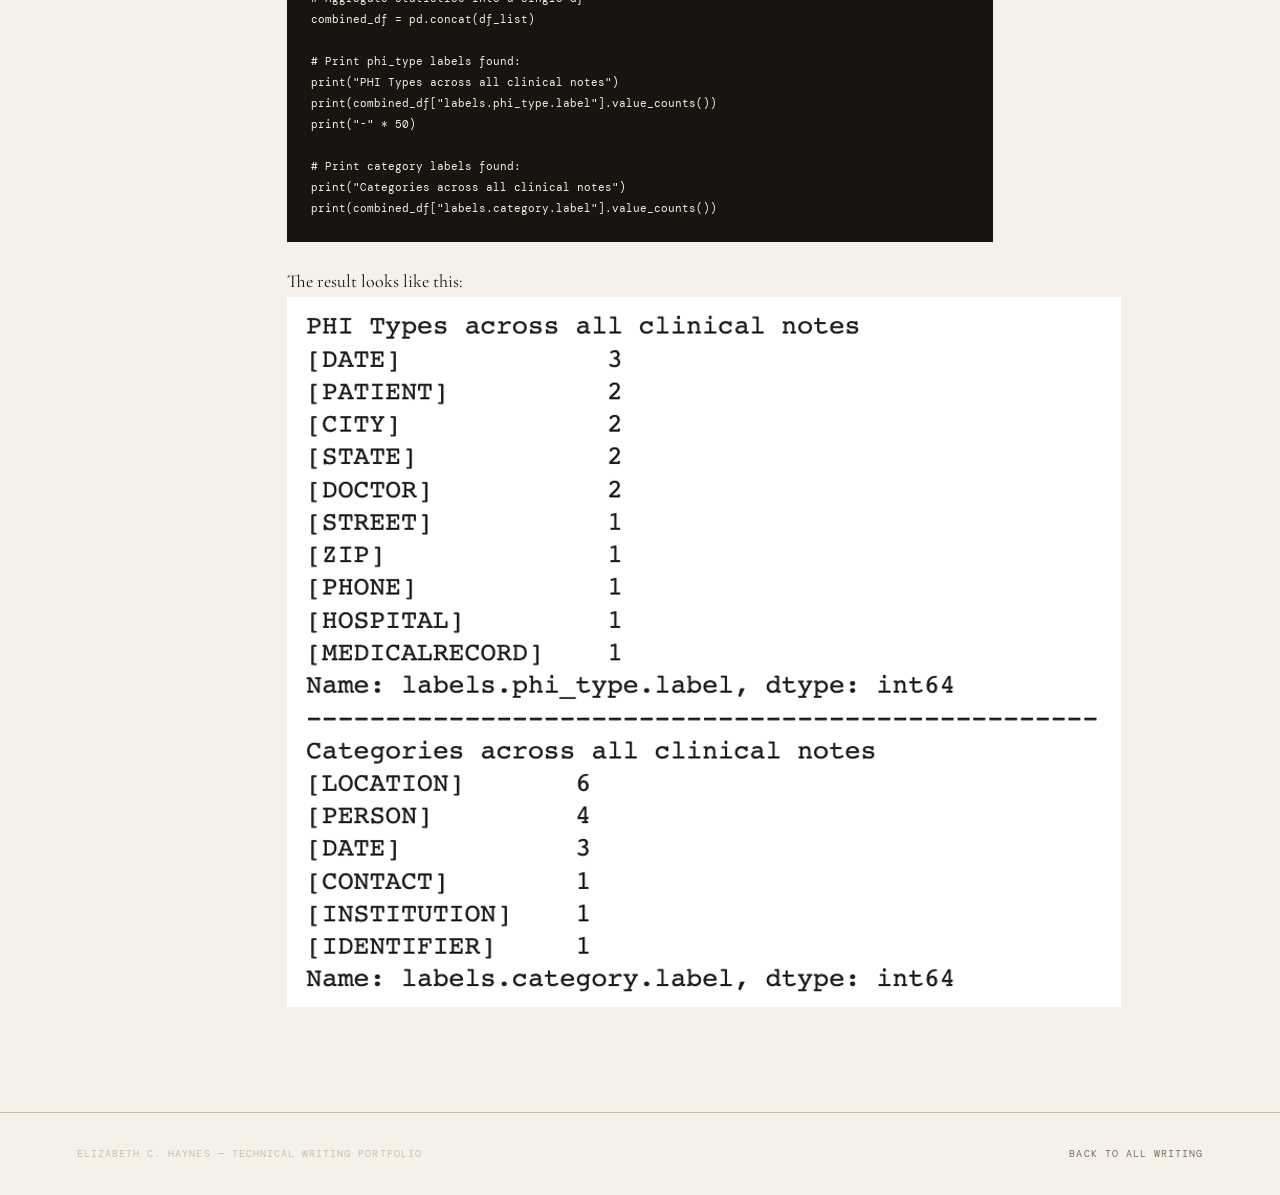
==== commit 525e0444: "Update example1.html" ====
--- a/api-docs/example1.html
+++ b/api-docs/example1.html
@@ -105,7 +105,7 @@
 </code></pre>
 
 The result looks like this (image truncated due to length):
-<ADD IMAGE>
+<img src="../images/aggregate1.png" alt="Results for Step 3." />
  
 <h1>Step 4: Aggregate and View Statistics</h1>
 Finally, we’ll aggregate the statistics into a single DataFrame and print both the phi_type and category labels. This will show us the total count of each, found in all of the clinical notes.
@@ -125,7 +125,8 @@
 </code></pre>
 
 The result looks like this:
-<ADD IMAGE>
+<img src="../images/aggregate2.png" alt="Results for Step 4." />
+
 </main>
 
 <footer>
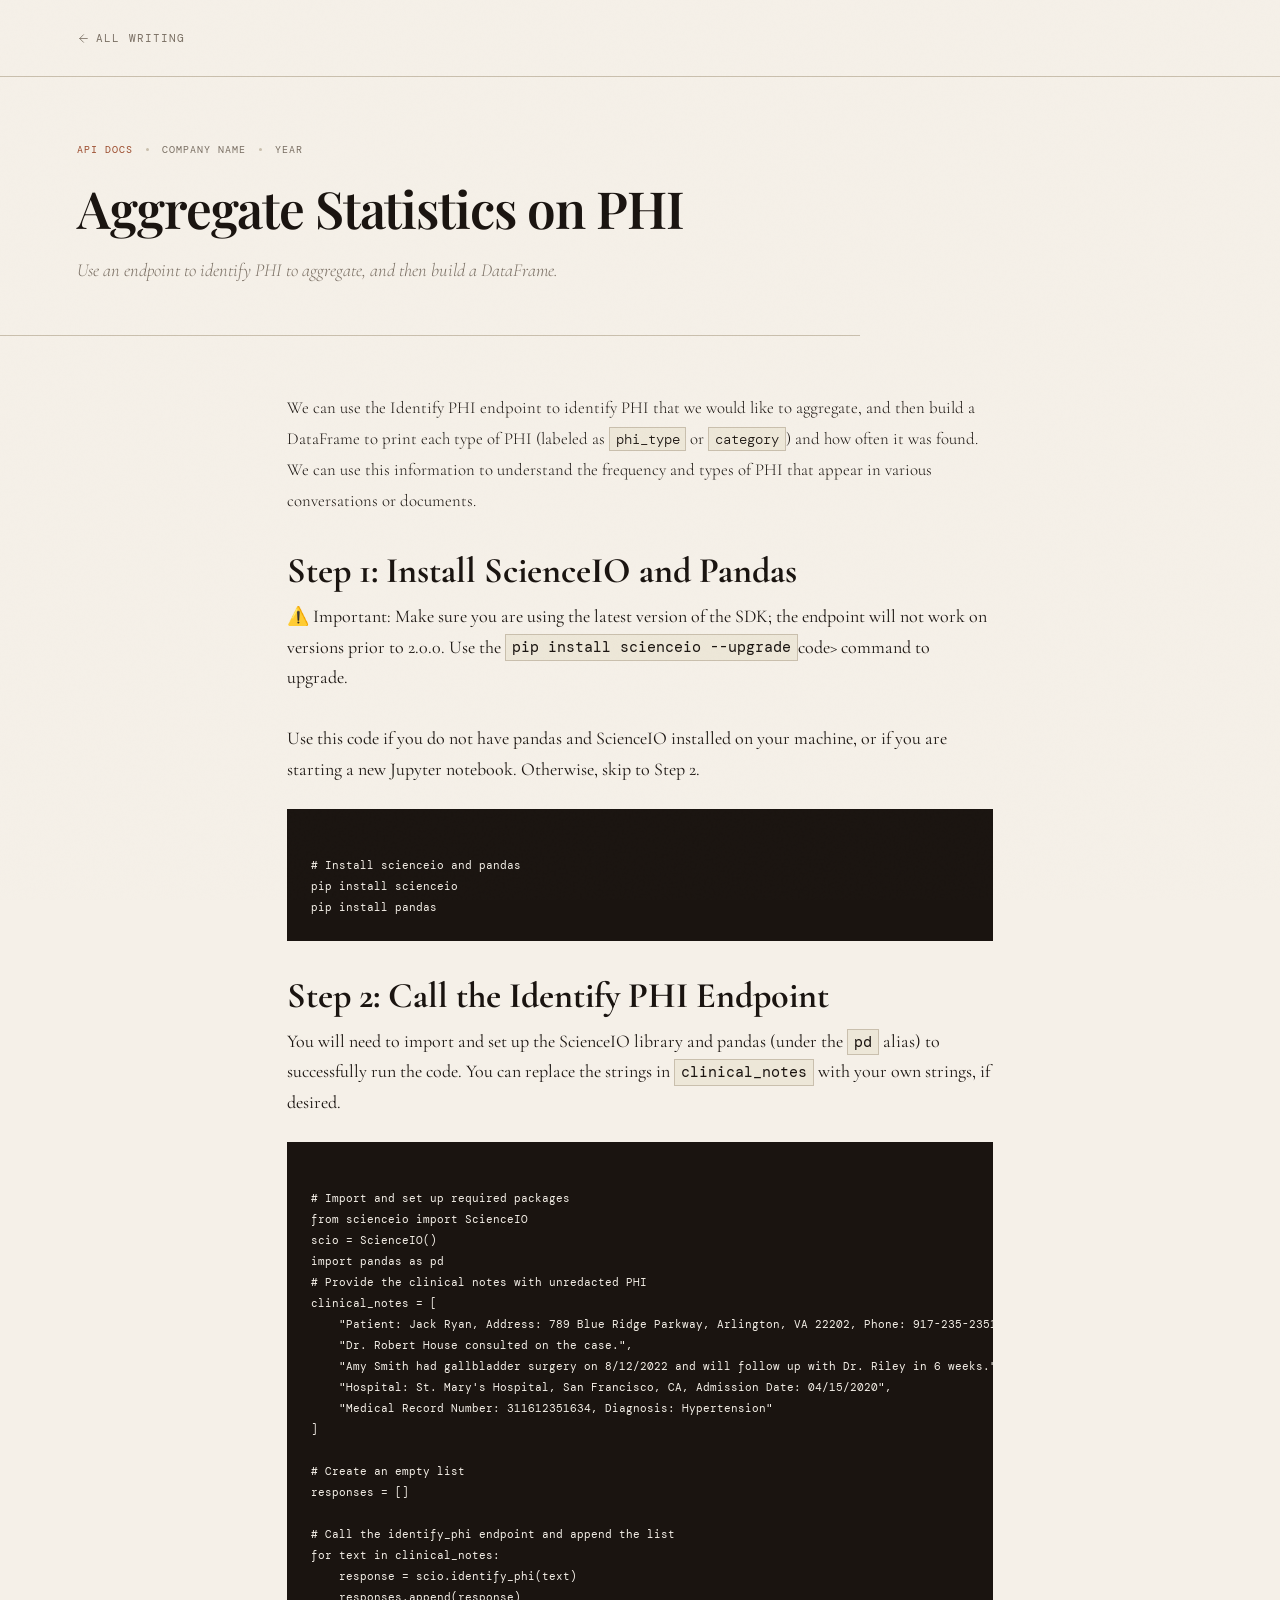
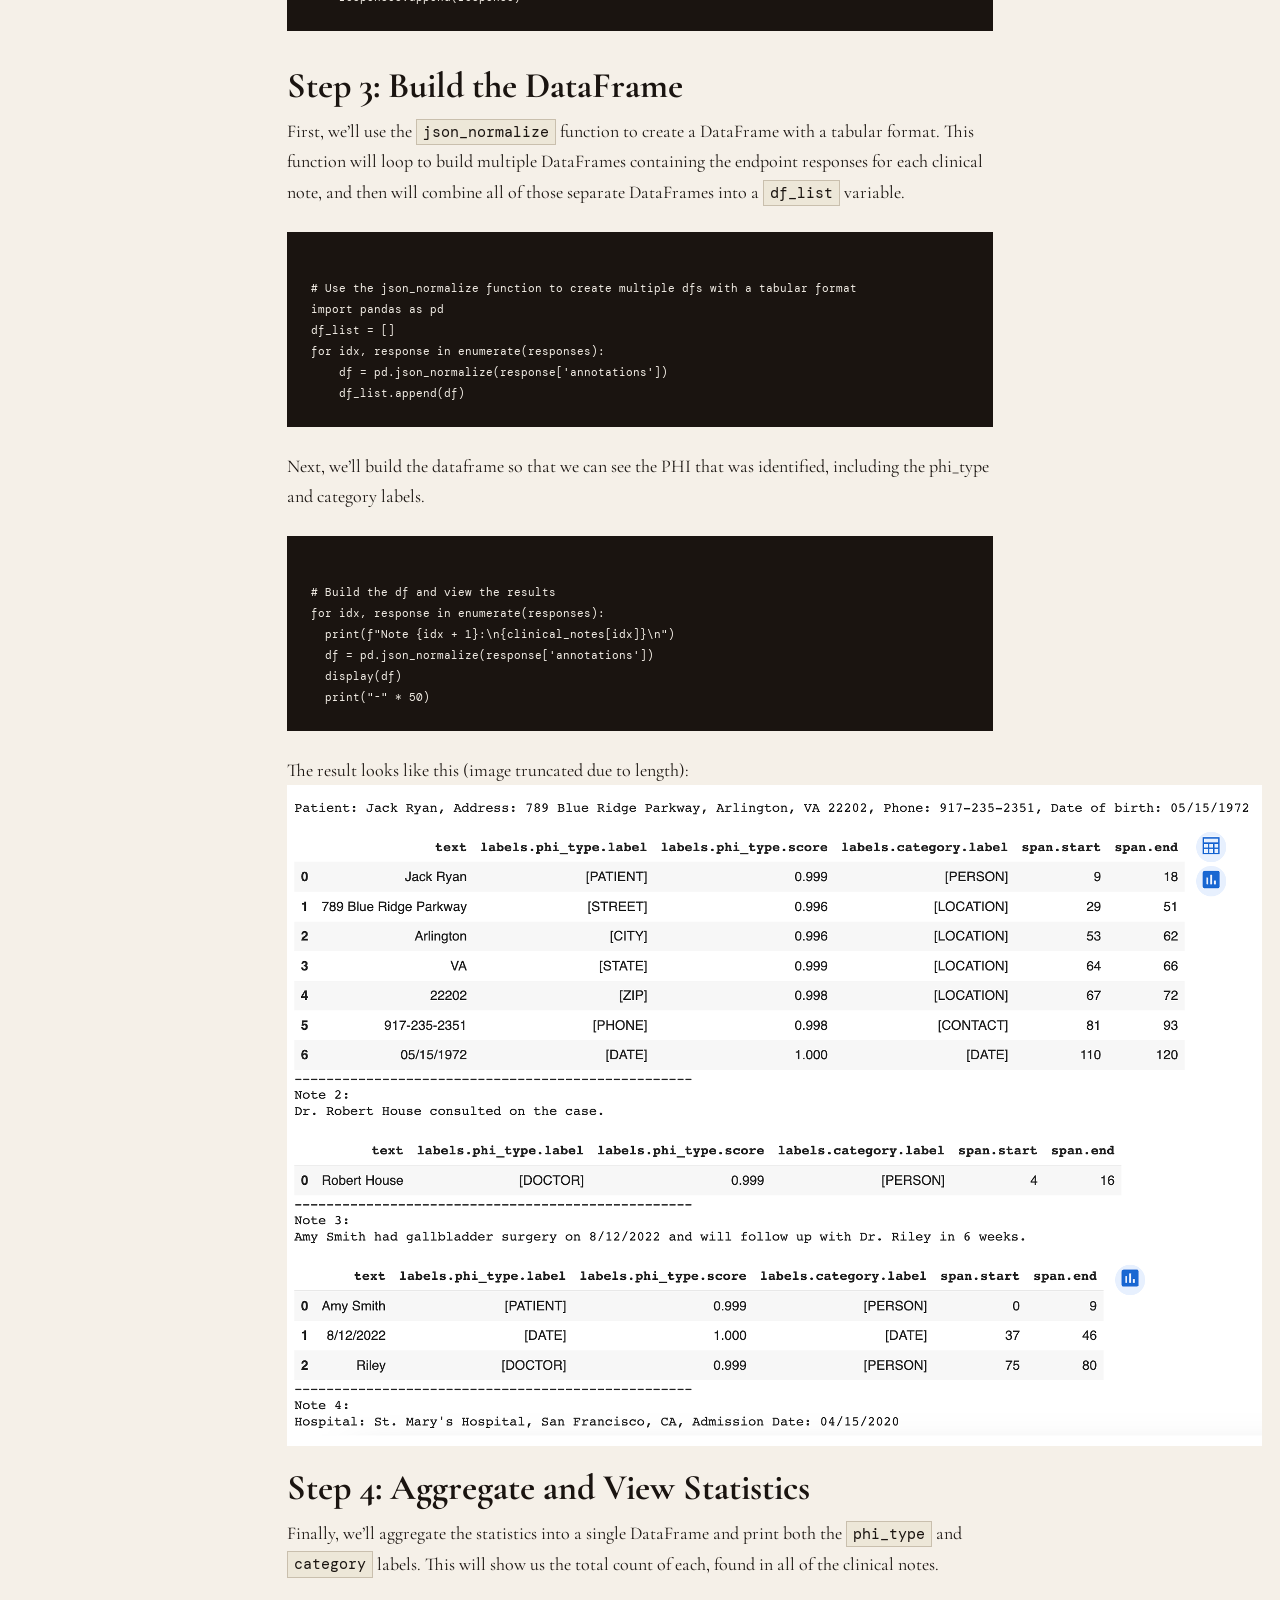
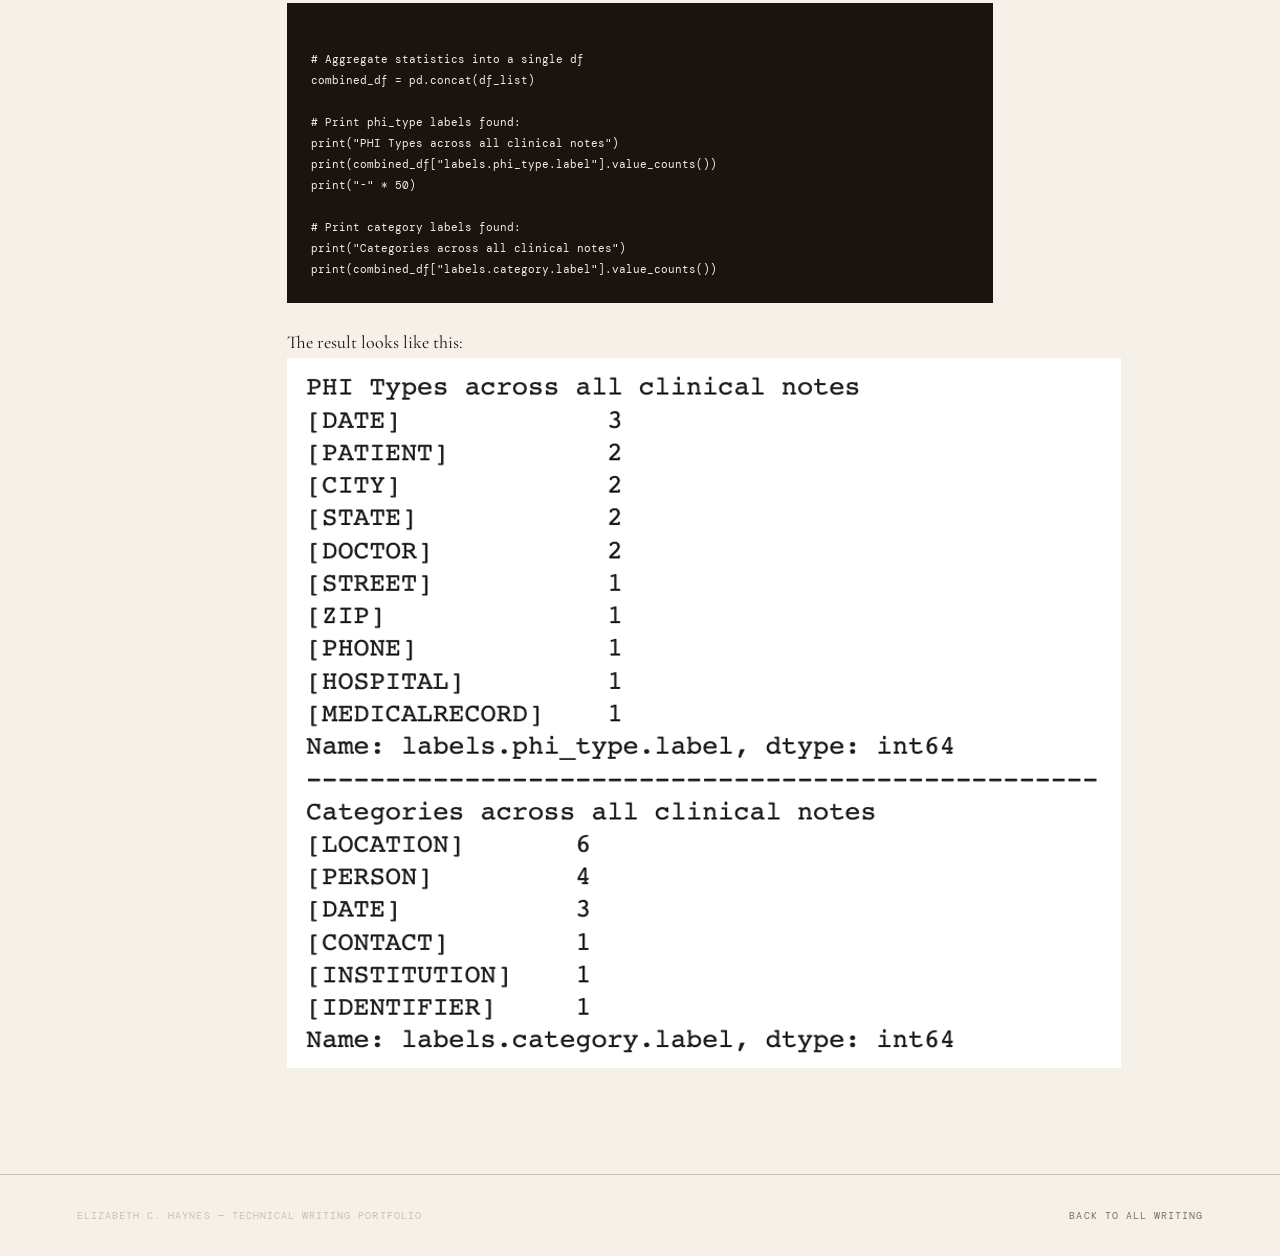
==== commit f784afc0: "Update example1.html" ====
--- a/api-docs/example1.html
+++ b/api-docs/example1.html
@@ -43,12 +43,12 @@
   <!-- Paste or write your content below. -->
   <!-- Available elements: p, h2, h3, ul, ol, blockquote, code, pre>code -->
 
-<p>We can use the Identify PHI endpoint to identify PHI that we would like to aggregate, and then build a DataFrame to print each type of PHI (labeled as phi_type or category) and how often it was found. We can use this information to understand the frequency and types of PHI that appear in various conversations or documents.
+<p>We can use the Identify PHI endpoint to identify PHI that we would like to aggregate, and then build a DataFrame to print each type of PHI (labeled as <code>phi_type</code> or <code>category</code>) and how often it was found. We can use this information to understand the frequency and types of PHI that appear in various conversations or documents.
 </p>
 
 <h1>Step 1: Install ScienceIO and Pandas</h1>
-⚠️  Important: Make sure you are using the latest version of the SDK; the endpoint will not work on versions prior to 2.0.0. Use the `pip install scienceio --upgrade` command to upgrade.
-<br>Use this code if you do not have pandas and ScienceIO installed on your machine, or if you are starting a new Jupyter notebook. Otherwise, skip to Step 2.
+⚠️  Important: Make sure you are using the latest version of the SDK; the endpoint will not work on versions prior to 2.0.0. Use the <code>pip install scienceio --upgrade</code>code> command to upgrade.
+<br><br>Use this code if you do not have pandas and ScienceIO installed on your machine, or if you are starting a new Jupyter notebook. Otherwise, skip to Step 2.
 
 <pre><code>
 # Install scienceio and pandas
@@ -57,7 +57,7 @@
 </code></pre>
 
 <h1>Step 2: Call the Identify PHI Endpoint</h1>
-You will need to import and set up the ScienceIO library and pandas (under the pd alias) to successfully run the code. You can replace the strings in clinical_notes with your own strings, if desired.
+You will need to import and set up the ScienceIO library and pandas (under the <code>pd</code> alias) to successfully run the code. You can replace the strings in <code>clinical_notes</code> with your own strings, if desired.
 
 <pre><code>
 # Import and set up required packages
@@ -83,7 +83,7 @@
 </code></pre>
 
 <h1>Step 3: Build the DataFrame</h1>
-First, we’ll use the json_normalize function to create a DataFrame with a tabular format. This function will loop to build multiple DataFrames containing the endpoint responses for each clinical note, and then will combine all of those separate DataFrames into a df_list variable.
+First, we’ll use the <code>json_normalize</code> function to create a DataFrame with a tabular format. This function will loop to build multiple DataFrames containing the endpoint responses for each clinical note, and then will combine all of those separate DataFrames into a <code>df_list</code> variable.
 
 <pre><code> 
 # Use the json_normalize function to create multiple dfs with a tabular format
@@ -108,7 +108,7 @@
 <img src="../images/aggregate1.png" alt="Results for Step 3." />
  
 <h1>Step 4: Aggregate and View Statistics</h1>
-Finally, we’ll aggregate the statistics into a single DataFrame and print both the phi_type and category labels. This will show us the total count of each, found in all of the clinical notes.
+Finally, we’ll aggregate the statistics into a single DataFrame and print both the <code>phi_type</code> and <code>category</code> labels. This will show us the total count of each, found in all of the clinical notes.
 
 <pre><code>
 # Aggregate statistics into a single df
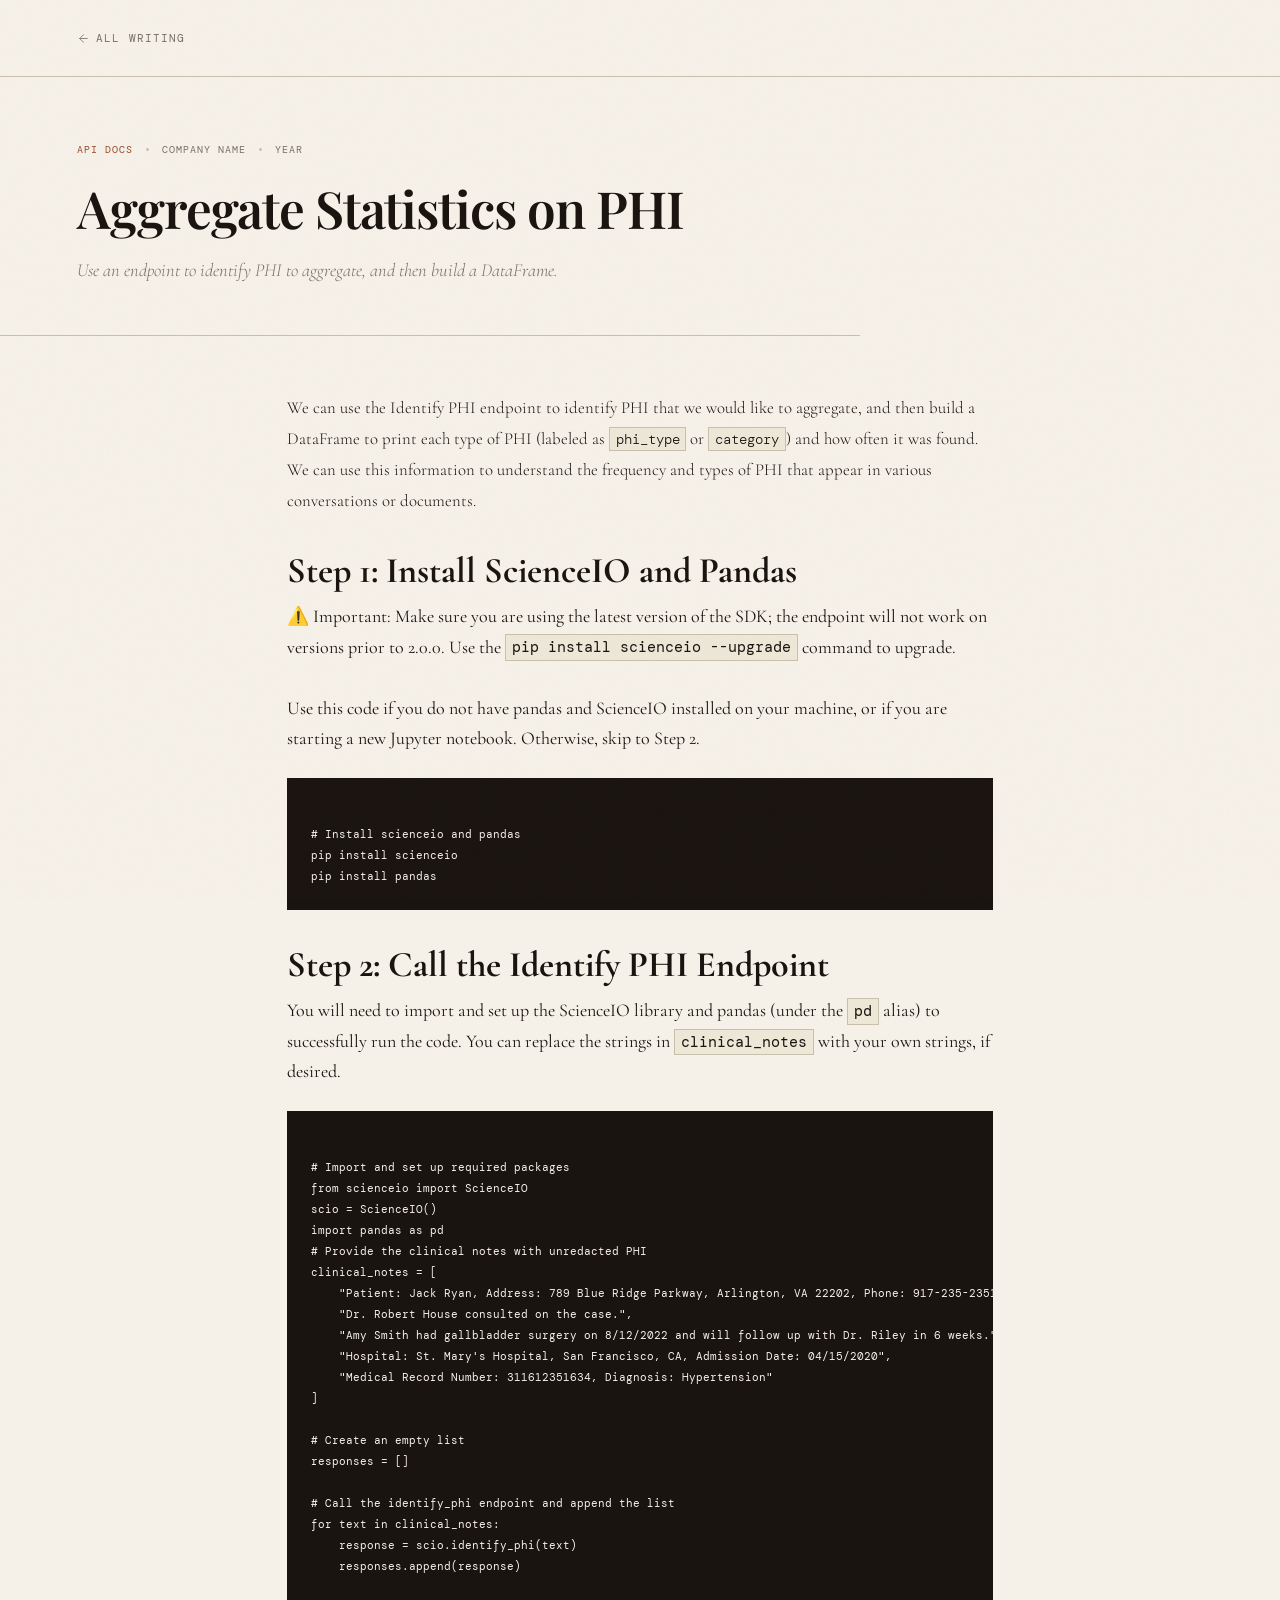
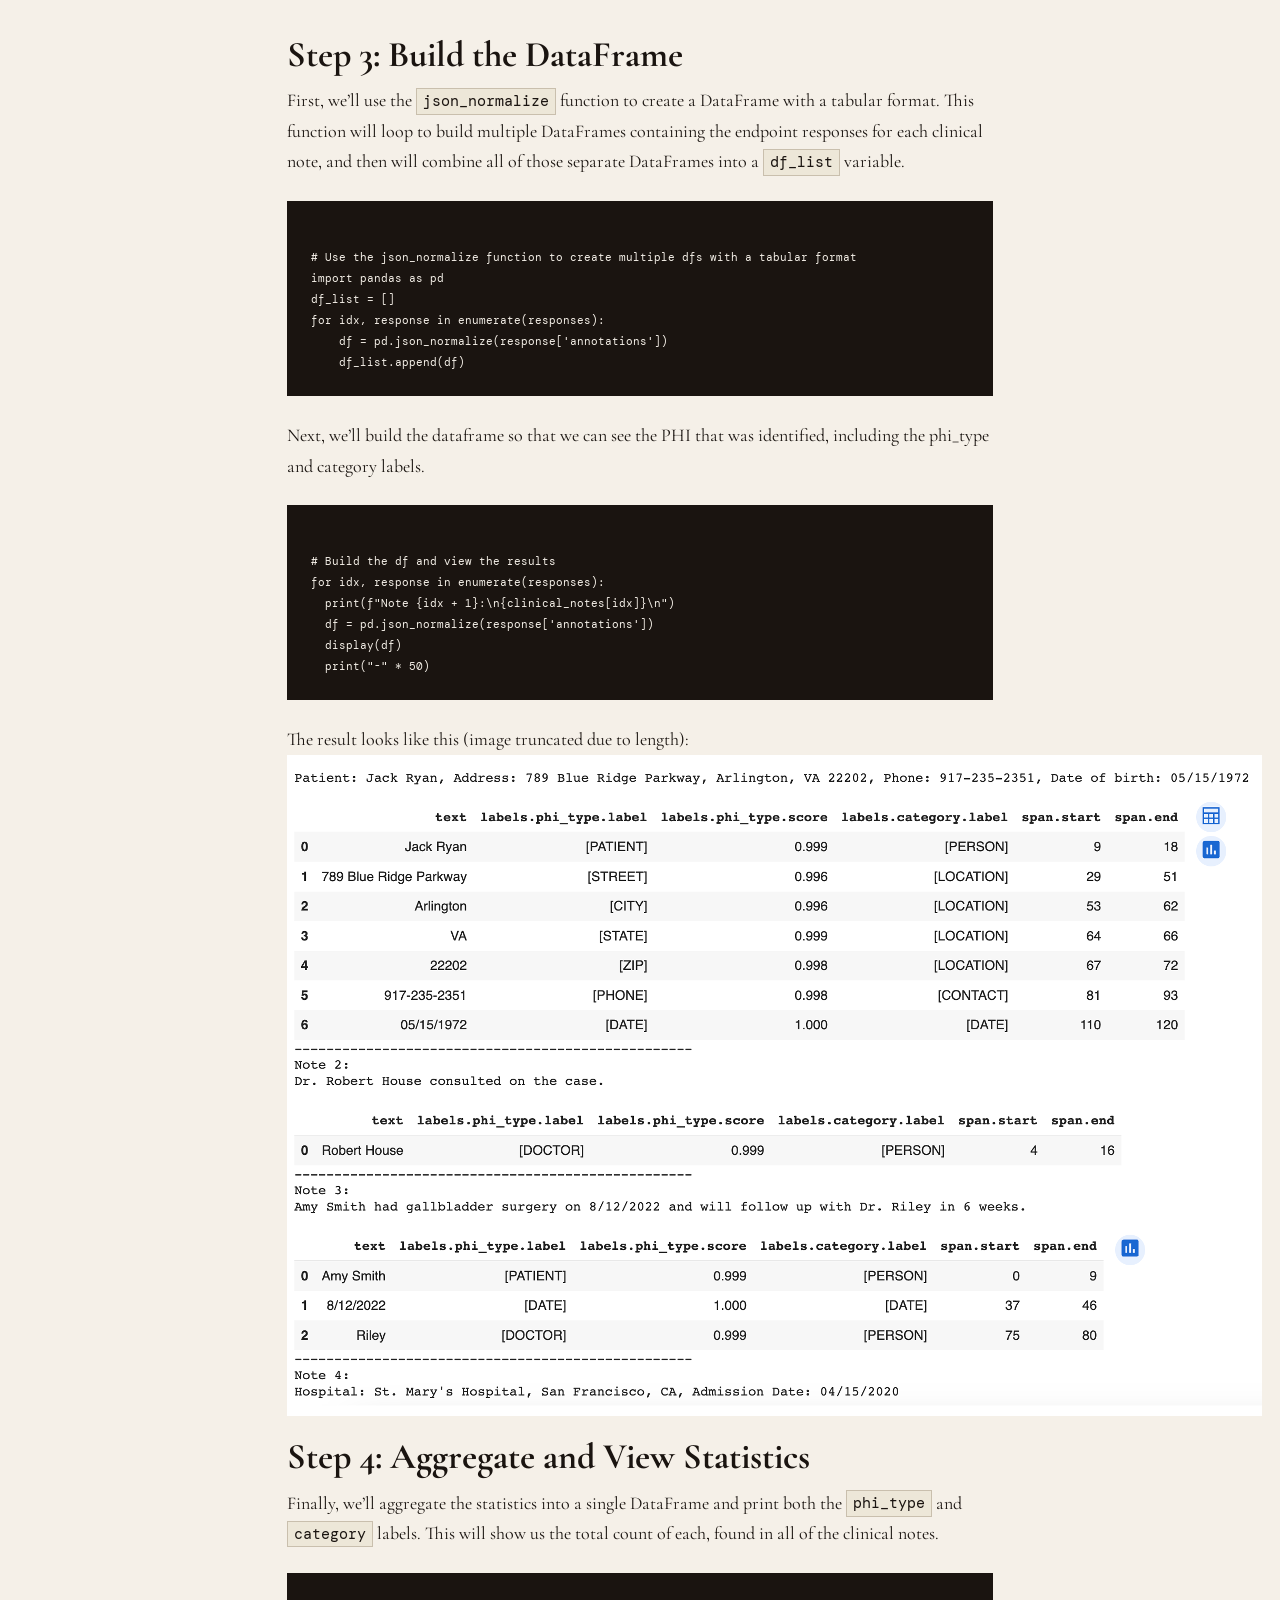
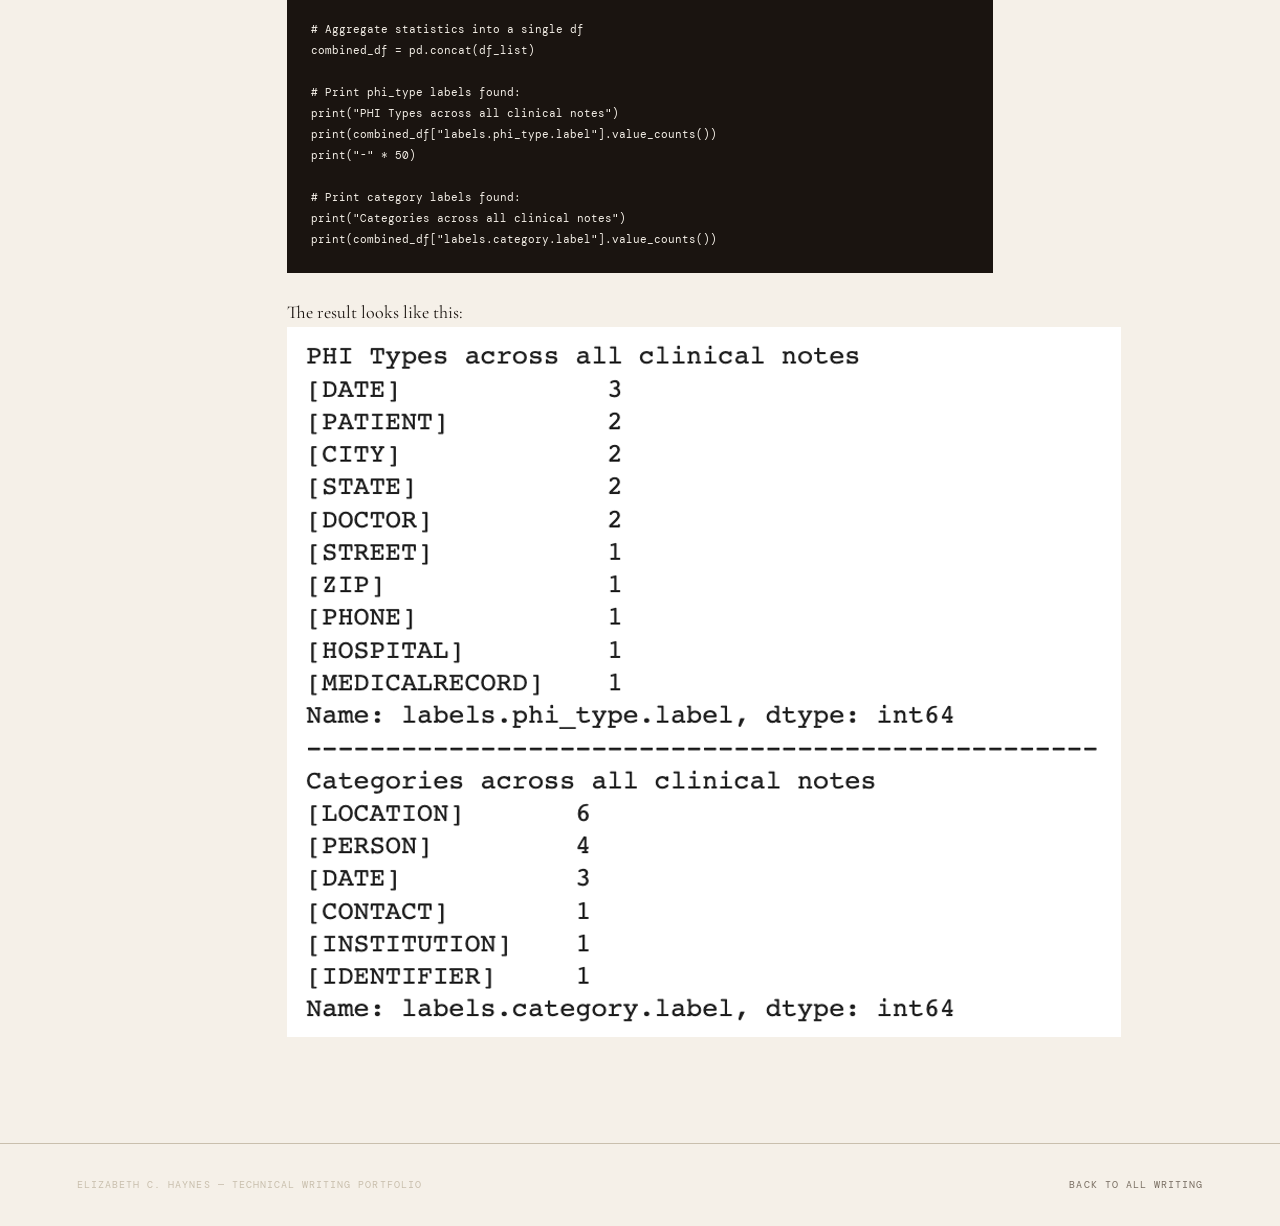
==== commit 60796b70: "Update example1.html" ====
--- a/api-docs/example1.html
+++ b/api-docs/example1.html
@@ -47,7 +47,7 @@
 </p>
 
 <h1>Step 1: Install ScienceIO and Pandas</h1>
-⚠️  Important: Make sure you are using the latest version of the SDK; the endpoint will not work on versions prior to 2.0.0. Use the <code>pip install scienceio --upgrade</code>code> command to upgrade.
+⚠️  Important: Make sure you are using the latest version of the SDK; the endpoint will not work on versions prior to 2.0.0. Use the <code>pip install scienceio --upgrade</code> command to upgrade.
 <br><br>Use this code if you do not have pandas and ScienceIO installed on your machine, or if you are starting a new Jupyter notebook. Otherwise, skip to Step 2.
 
 <pre><code>
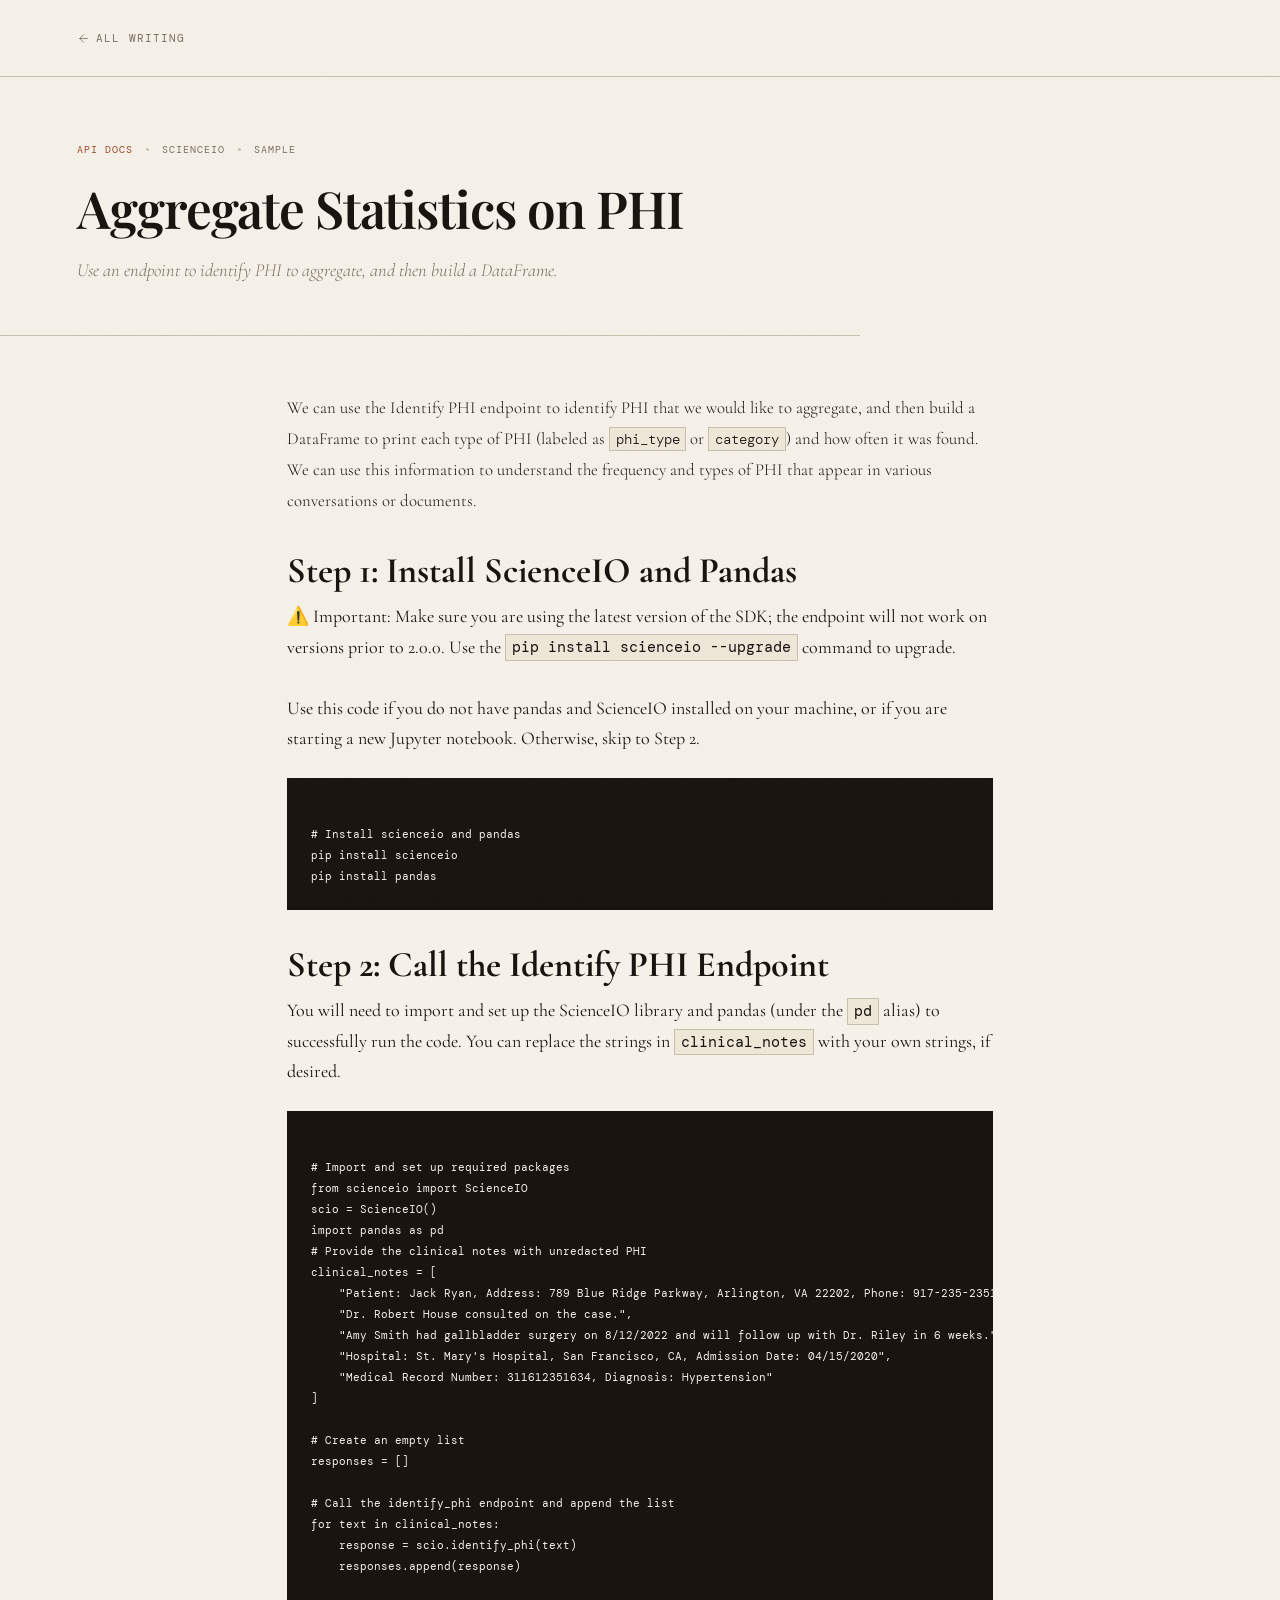
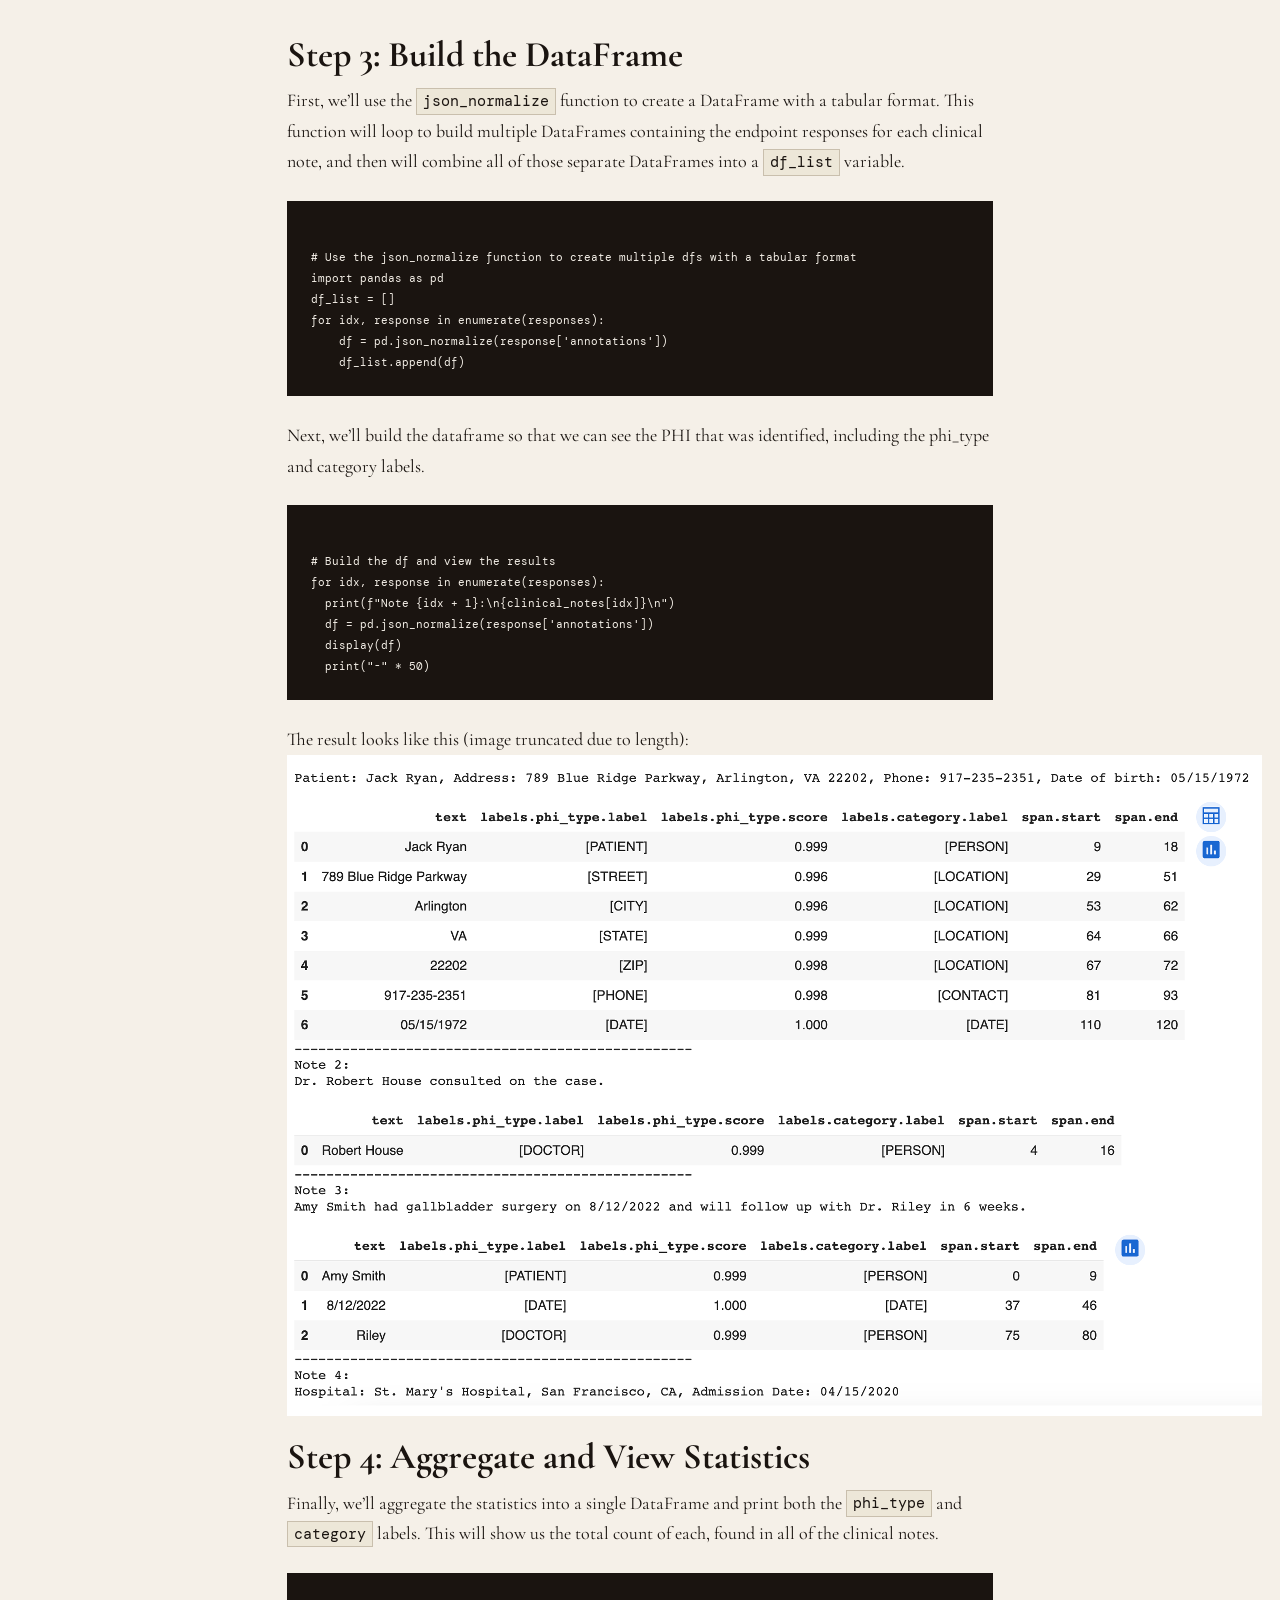
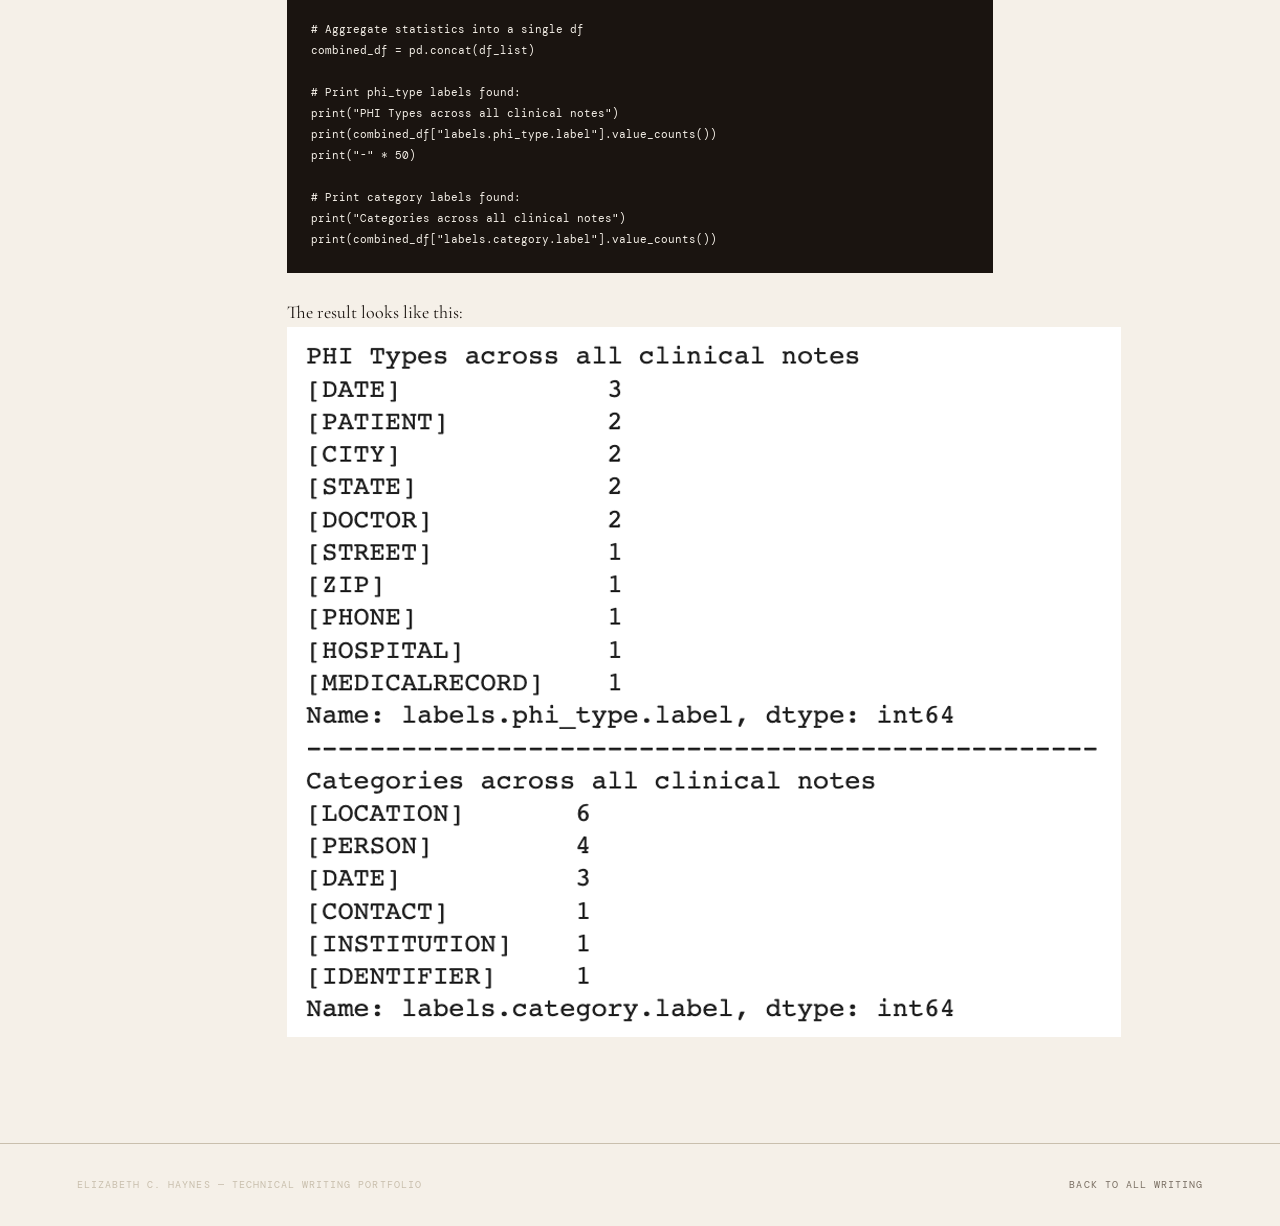
==== commit c31f7ca1: "Update example1.html" ====
--- a/api-docs/example1.html
+++ b/api-docs/example1.html
@@ -27,9 +27,9 @@
     <!-- Update category, company, and year -->
     <span class="card-tag">API Docs</span>
     <span class="dot"></span>
-    <span>Company Name</span>
+    <span>ScienceIO</span>
     <span class="dot"></span>
-    <span>Year</span>
+    <span>Sample</span>
   </div>
   <!-- Update title -->
   <h1>Aggregate Statistics on PHI</h1>
